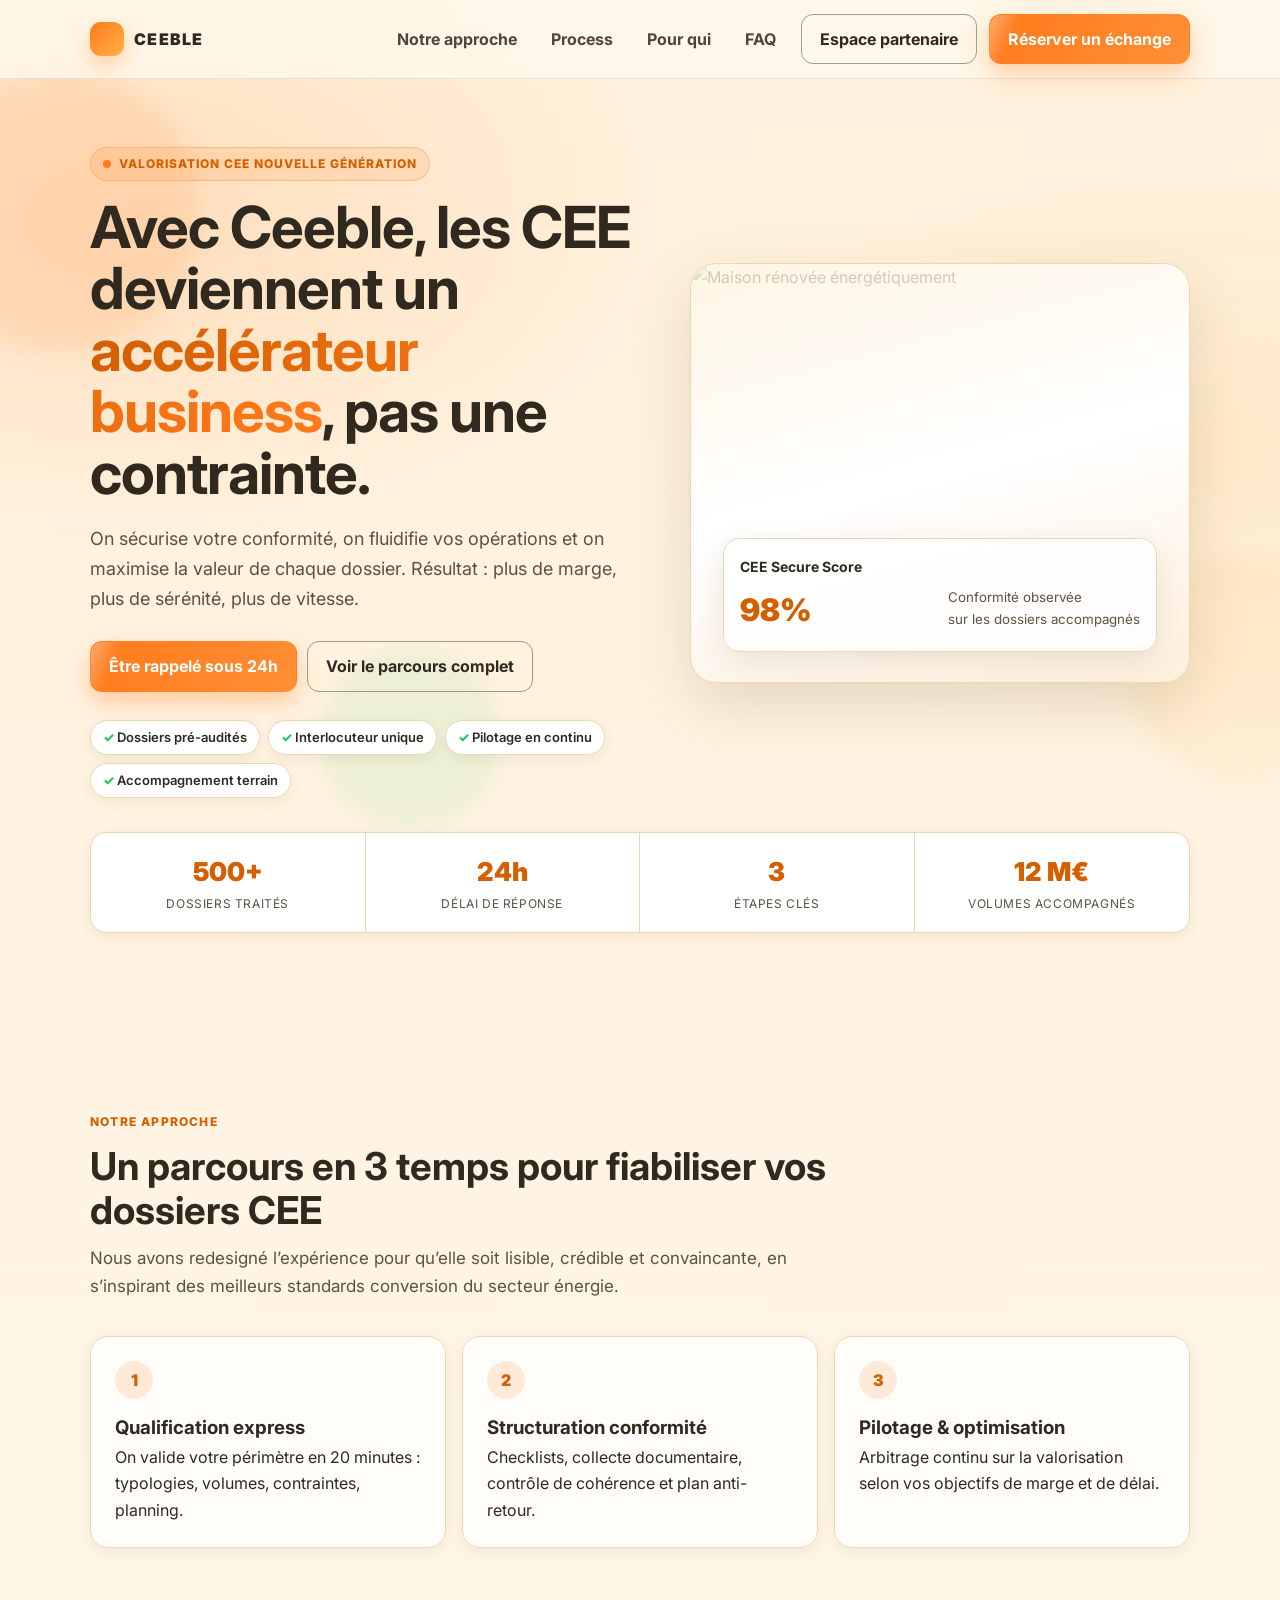
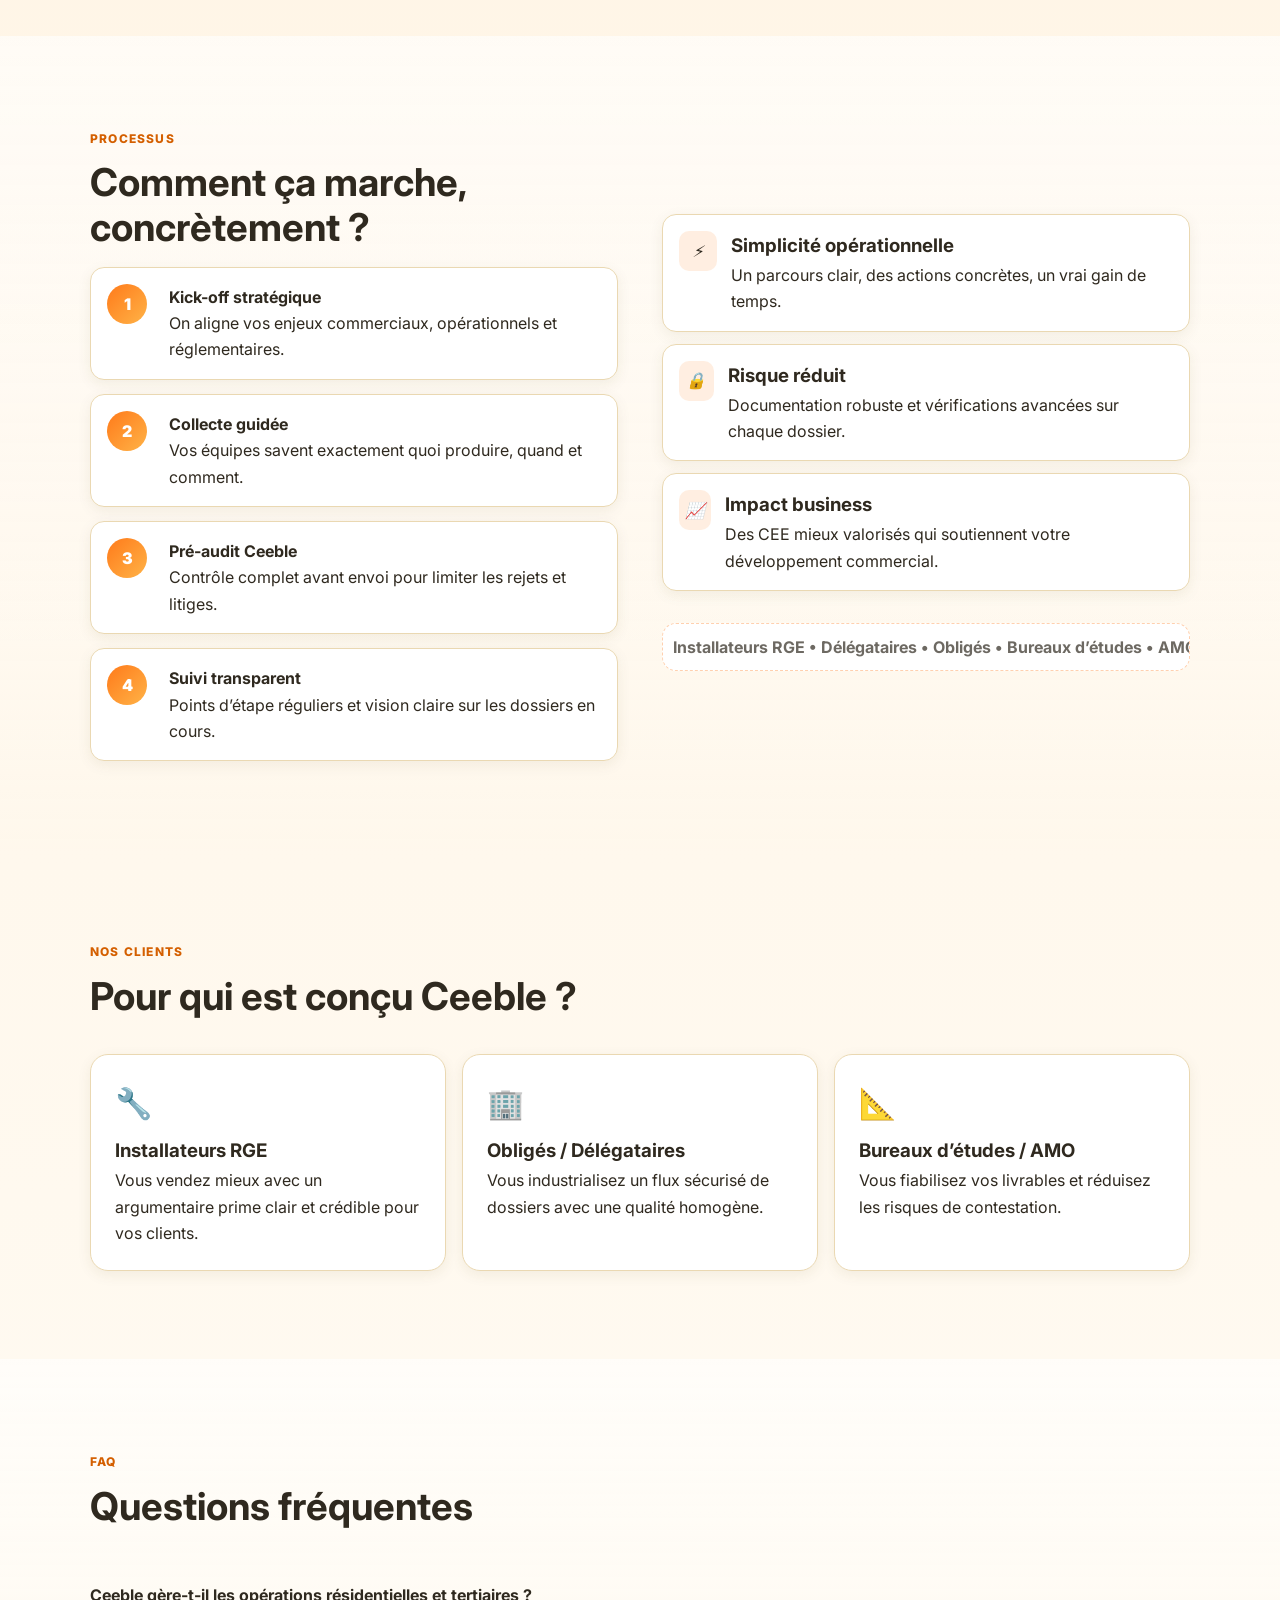
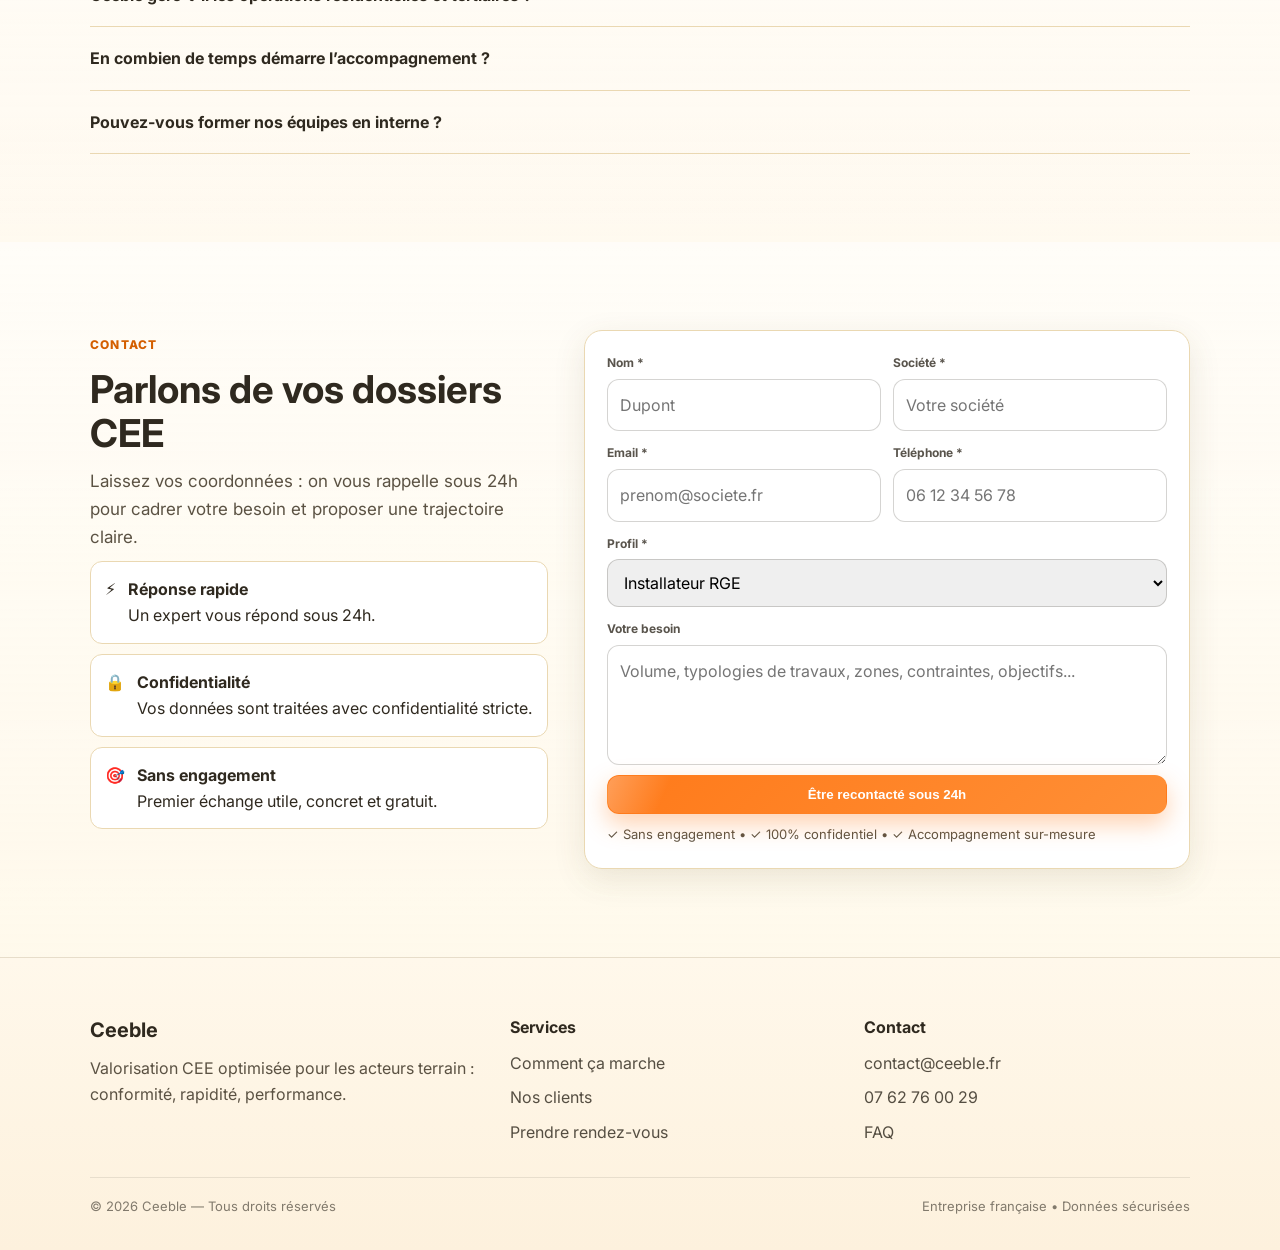
==== index.html @ c9661f83 "Restore full landing page and elevate visual/animation system" ====
<!doctype html>
<html lang="fr">
<head>
<meta charset="UTF-8"/>
<meta name="viewport" content="width=device-width,initial-scale=1.0"/>
<title>Ceeble | Valorisation CEE optimisée et sécurisée</title>
<meta name="description" content="Ceeble transforme vos CEE en levier de croissance : cadrage, conformité et accompagnement opérationnel."/>
<link rel="preconnect" href="https://fonts.googleapis.com"/>
<link rel="preconnect" href="https://fonts.gstatic.com" crossorigin/>
<link href="https://fonts.googleapis.com/css2?family=Inter:wght@400;500;600;700;800;900&display=swap" rel="stylesheet"/>
<style>
:root{
  --bg:#fff7ea;--bg-alt:#ffffff;--card:#fffefb;
  --text:#2f291f;--muted:#5b5243;
  --accent:#ff7a1a;--accent-2:#ffb347;--accent-dark:#d45f00;
  --ok:#22c55e;--line:#ead8b2;
  --r:12px;--rl:18px;--rx:26px;--max:1160px;
  --sm:0 4px 14px rgba(92,72,31,.08);
  --md:0 10px 32px rgba(92,72,31,.12);
  --lg:0 22px 60px rgba(92,72,31,.16);
  --tr:.25s cubic-bezier(.2,.8,.2,1);
}
*{box-sizing:border-box;margin:0;padding:0}
html{scroll-behavior:smooth}
body{font-family:Inter,system-ui,sans-serif;color:var(--text);line-height:1.65;background:
radial-gradient(1000px 600px at 10% 5%,rgba(255,122,26,.17),transparent 55%),
radial-gradient(900px 520px at 92% 10%,rgba(255,179,71,.14),transparent 58%),
linear-gradient(180deg,#fff1db 0%,#fff7eb 48%,#fffef9 100%);overflow-x:hidden}
a{text-decoration:none;color:inherit}
img{max-width:100%;display:block}
.container{max-width:var(--max);margin:0 auto;padding:0 30px}
@media(max-width:640px){.container{padding:0 16px}}

.bg-orbs{position:fixed;inset:0;pointer-events:none;z-index:-1;overflow:hidden}
.orb{position:absolute;border-radius:50%;filter:blur(10px);opacity:.5;animation:float 14s ease-in-out infinite}
.orb.o1{width:280px;height:280px;background:rgba(255,122,26,.22);top:8%;left:-80px}
.orb.o2{width:220px;height:220px;background:rgba(255,179,71,.2);top:62%;right:-70px;animation-delay:-5s}
.orb.o3{width:180px;height:180px;background:rgba(34,197,94,.16);bottom:8%;left:25%;animation-delay:-9s}
@keyframes float{0%,100%{transform:translateY(0)}50%{transform:translateY(-22px)}}

.progress{position:fixed;top:0;left:0;height:3px;background:linear-gradient(90deg,var(--accent),var(--accent-2));z-index:999;width:0}

.nav-wrap{position:sticky;top:0;z-index:100;background:rgba(255,249,238,.78);backdrop-filter:blur(12px);border-bottom:1px solid rgba(47,41,31,.1);transition:all var(--tr)}
.nav-wrap.scrolled{box-shadow:var(--sm);background:rgba(255,252,245,.94)}
.nav{min-height:78px;display:flex;align-items:center;justify-content:space-between;gap:14px}
.brand{display:flex;align-items:center;gap:10px;font-weight:900;letter-spacing:.08em}
.brand-badge{width:34px;height:34px;border-radius:11px;background:linear-gradient(135deg,var(--accent),var(--accent-2));box-shadow:0 8px 20px rgba(255,122,26,.32)}
.nav-shell{display:flex;align-items:center;gap:12px;margin-left:auto}
.navlinks{display:flex;gap:8px}
.navlinks a{padding:10px 13px;border-radius:999px;font-weight:700;color:rgba(47,41,31,.86);transition:all var(--tr)}
.navlinks a:hover{background:#fff;color:var(--accent-dark);box-shadow:inset 0 0 0 1px rgba(255,122,26,.18)}
.btn{display:inline-flex;align-items:center;justify-content:center;padding:11px 18px;border-radius:12px;border:1px solid transparent;font-weight:700;cursor:pointer;transition:all var(--tr)}
.btn-primary{position:relative;overflow:hidden;background:linear-gradient(135deg,var(--accent),#ff8f36);color:#fff;box-shadow:0 10px 24px rgba(255,122,26,.34)}
.btn-primary::after{content:'';position:absolute;inset:-120% auto -120% -30%;width:40%;background:linear-gradient(90deg,transparent,rgba(255,255,255,.48),transparent);transform:skewX(-24deg);animation:shine 3s linear infinite}
.btn-primary:hover{transform:translateY(-2px)}
@keyframes shine{to{left:130%}}
.btn-outline{border-color:rgba(47,41,31,.45);background:transparent}
.nav-burger{display:none;border:1px solid rgba(47,41,31,.2);background:#fff;border-radius:999px;padding:10px 13px}
.mnav{display:none;flex-direction:column;gap:8px;padding:0 0 14px}
.mnav a{background:#fff;border:1px solid var(--line);padding:11px 12px;border-radius:12px;font-weight:700}

.hero{padding:68px 0 86px;position:relative}
.hero-layout{display:grid;grid-template-columns:1.05fr .95fr;gap:48px;align-items:center}
.eyebrow{display:inline-flex;gap:8px;align-items:center;background:rgba(255,122,26,.13);border:1px solid rgba(255,122,26,.3);color:var(--accent-dark);font-size:12px;padding:6px 12px;border-radius:999px;font-weight:800;text-transform:uppercase;letter-spacing:1px}
.eyebrow i{width:8px;height:8px;background:var(--accent);border-radius:50%;box-shadow:0 0 0 0 rgba(255,122,26,.4);animation:pulse 2s infinite}
@keyframes pulse{70%{box-shadow:0 0 0 10px rgba(255,122,26,0)}100%{box-shadow:0 0 0 0 rgba(255,122,26,0)}}
h1{font-size:clamp(34px,5vw,58px);line-height:1.06;margin:16px 0 20px;letter-spacing:-1px}
h1 em{font-style:normal;background:linear-gradient(90deg,var(--accent-dark),var(--accent));-webkit-background-clip:text;color:transparent}
.lead{font-size:18px;color:var(--muted);max-width:57ch}
.hero-actions{display:flex;gap:10px;flex-wrap:wrap;margin:28px 0}
.hero-badges{display:flex;flex-wrap:wrap;gap:8px;list-style:none}
.hero-badges li{padding:6px 12px;background:#fff;border:1px solid var(--line);border-radius:999px;font-size:13px;font-weight:600;box-shadow:var(--sm)}
.hero-badges li::before{content:'✓ ';color:var(--ok);font-weight:800}
.hero-visual{min-height:420px;border-radius:var(--rx);background:linear-gradient(165deg,#fff5e4,#fff,#fff0dd);border:1px solid var(--line);box-shadow:var(--lg);position:relative;overflow:hidden}
.hero-visual img{position:absolute;inset:0;width:100%;height:100%;object-fit:cover;opacity:.22;mix-blend-mode:multiply}
.visual-center{position:absolute;inset:auto 32px 30px 32px;background:rgba(255,255,255,.82);backdrop-filter:blur(8px);border:1px solid var(--line);border-radius:16px;padding:16px;box-shadow:var(--md);animation:cardFloat 6s ease-in-out infinite}
@keyframes cardFloat{50%{transform:translateY(-8px)}}
.hero-stats{margin-top:34px;display:grid;grid-template-columns:repeat(4,1fr);background:#fff;border:1px solid var(--line);border-radius:16px;overflow:hidden;box-shadow:var(--sm)}
.stat-item{padding:18px;text-align:center;border-right:1px solid var(--line)}
.stat-item:last-child{border-right:none}
.stat-value{font-size:26px;font-weight:900;color:var(--accent-dark)}
.stat-label{font-size:12px;text-transform:uppercase;color:var(--muted);letter-spacing:.6px}

.section{padding:88px 0}
.section.alt{background:linear-gradient(180deg,rgba(255,255,255,.62),rgba(255,248,236,.46))}
.section-head{max-width:760px;margin-bottom:36px}
.section-label{font-size:12px;font-weight:800;color:var(--accent-dark);text-transform:uppercase;letter-spacing:1.2px}
.section h2{font-size:clamp(28px,3vw,40px);line-height:1.15;margin:10px 0 12px}
.section-intro{font-size:17px;color:var(--muted)}

.steps-grid{display:grid;grid-template-columns:repeat(3,1fr);gap:16px}
.step{background:rgba(255,255,255,.78);border:1px solid var(--line);border-radius:var(--rl);padding:24px;box-shadow:var(--sm);transition:all var(--tr)}
.step:hover{transform:translateY(-5px);box-shadow:var(--md);border-color:rgba(255,122,26,.4)}
.step-num{display:inline-grid;place-items:center;width:38px;height:38px;border-radius:50%;background:rgba(255,122,26,.14);color:var(--accent-dark);font-weight:900;margin-bottom:14px}

.two-cols{display:grid;grid-template-columns:1fr 1fr;gap:44px;align-items:center}
.value-cards{display:grid;gap:12px}
.value{display:flex;gap:14px;padding:16px;background:#fff;border:1px solid var(--line);border-radius:14px;box-shadow:var(--sm)}
.value i{width:40px;height:40px;border-radius:10px;display:grid;place-items:center;background:rgba(255,122,26,.13)}

.timeline{list-style:none;display:grid;gap:14px}
.timeline li{display:grid;grid-template-columns:48px 1fr;gap:14px;padding:16px;border:1px solid var(--line);border-radius:14px;background:#fff;box-shadow:var(--sm)}
.dot{width:40px;height:40px;border-radius:50%;display:grid;place-items:center;background:linear-gradient(135deg,var(--accent),var(--accent-2));color:#fff;font-weight:900}

.audience{display:grid;grid-template-columns:repeat(3,1fr);gap:16px}
.aud{padding:24px;border-radius:18px;border:1px solid var(--line);background:#fff;box-shadow:var(--sm);transition:all var(--tr)}
.aud:hover{transform:translateY(-6px)}
.aud .icon{font-size:30px;margin-bottom:8px}

.carousel{margin-top:20px;border:1px dashed rgba(255,122,26,.35);border-radius:14px;padding:10px;background:#fff;overflow:hidden}
.track{display:flex;gap:24px;white-space:nowrap;animation:marquee 18s linear infinite;font-weight:700;color:rgba(47,41,31,.7)}
@keyframes marquee{to{transform:translateX(-50%)}}

.faq details{border-bottom:1px solid var(--line)}
.faq summary{list-style:none;cursor:pointer;padding:18px 0;font-weight:700}
.faq p{padding:0 0 16px;color:var(--muted)}

.contact{background:linear-gradient(180deg,rgba(255,255,255,.4),rgba(255,247,230,.7))}
.contact-layout{display:grid;grid-template-columns:1fr 1.1fr;gap:36px}
.benefit{display:flex;gap:12px;padding:14px;background:#fff;border:1px solid var(--line);border-radius:12px;margin-top:10px}
form{background:#fff;border:1px solid var(--line);border-radius:18px;padding:22px;box-shadow:var(--md)}
.form-grid{display:grid;grid-template-columns:1fr 1fr;gap:12px}
.field{display:grid;gap:6px}
label{font-size:12px;font-weight:700;color:rgba(47,41,31,.8)}
input,select,textarea{font:inherit;padding:12px;border-radius:12px;border:1px solid rgba(47,41,31,.2)}
textarea{min-height:120px;resize:vertical}
.full{grid-column:1/-1}
.note{font-size:13px;color:var(--muted);margin-top:10px}

.footer{padding:56px 0 32px;background:linear-gradient(180deg,#fff8eb,#fdf1dd);border-top:1px solid rgba(47,41,31,.1)}
.footer-grid{display:grid;grid-template-columns:1.2fr 1fr 1fr;gap:28px;padding-bottom:24px;border-bottom:1px solid rgba(47,41,31,.1)}
.footer a{display:block;margin-bottom:8px;color:rgba(47,41,31,.82)}
.footer-bottom{padding-top:18px;display:flex;justify-content:space-between;gap:8px;flex-wrap:wrap;font-size:13px;color:rgba(47,41,31,.6)}

.reveal{opacity:0;transform:translateY(20px);transition:all .6s ease}
.reveal.visible{opacity:1;transform:none}

@media(max-width:980px){
  .navlinks{display:none}.nav-burger{display:inline-flex}.mnav{display:flex}
  .hero-layout,.two-cols,.contact-layout{grid-template-columns:1fr}
  .hero-visual{min-height:330px}
  .footer-grid{grid-template-columns:1fr 1fr}
}
@media(max-width:760px){
  .steps-grid,.audience,.form-grid,.hero-stats{grid-template-columns:1fr}
  .stat-item{border-right:none;border-bottom:1px solid var(--line)}
  .stat-item:last-child{border-bottom:none}
  .hero-actions .btn{width:100%}
  .footer-grid{grid-template-columns:1fr}
  input,select,textarea{font-size:16px}
}
</style>
</head>
<body>
<div class="bg-orbs" aria-hidden="true"><span class="orb o1"></span><span class="orb o2"></span><span class="orb o3"></span></div>
<div class="progress" id="prog"></div>

<header class="nav-wrap" id="nav-wrap">
  <div class="container">
    <nav class="nav" aria-label="Navigation principale">
      <a class="brand" href="#top"><span class="brand-badge"></span> CEEBLE</a>
      <div class="nav-shell">
        <div class="navlinks">
          <a href="#approche">Notre approche</a>
          <a href="#process">Process</a>
          <a href="#clients">Pour qui</a>
          <a href="#faq">FAQ</a>
        </div>
        <a class="btn btn-outline" href="#">Espace partenaire</a>
        <a class="btn btn-primary" href="#contact">Réserver un échange</a>
        <button class="nav-burger" type="button" id="burger" aria-controls="mnav" aria-expanded="false">☰</button>
      </div>
    </nav>
    <div class="mnav" id="mnav" hidden>
      <a href="#approche">Notre approche</a><a href="#process">Process</a><a href="#clients">Pour qui</a><a href="#faq">FAQ</a><a href="#contact">Réserver un échange</a>
    </div>
  </div>
</header>

<main id="top">
  <section class="hero">
    <div class="container">
      <div class="hero-layout">
        <div class="reveal">
          <span class="eyebrow"><i></i>Valorisation CEE nouvelle génération</span>
          <h1>Avec Ceeble, les CEE deviennent un <em>accélérateur business</em>, pas une contrainte.</h1>
          <p class="lead">On sécurise votre conformité, on fluidifie vos opérations et on maximise la valeur de chaque dossier. Résultat : plus de marge, plus de sérénité, plus de vitesse.</p>
          <div class="hero-actions">
            <a class="btn btn-primary" href="#contact">Être rappelé sous 24h</a>
            <a class="btn btn-outline" href="#process">Voir le parcours complet</a>
          </div>
          <ul class="hero-badges"><li>Dossiers pré-audités</li><li>Interlocuteur unique</li><li>Pilotage en continu</li><li>Accompagnement terrain</li></ul>
        </div>
        <div class="hero-visual reveal" style="transition-delay:.1s">
          <img src="https://images.unsplash.com/photo-1558449028-b53a39d100fc?q=80&w=1200&auto=format&fit=crop" alt="Maison rénovée énergétiquement"/>
          <div class="visual-center">
            <strong style="font-size:14px;display:block;margin-bottom:6px">CEE Secure Score</strong>
            <div style="display:flex;justify-content:space-between;align-items:center;gap:12px">
              <span style="font-size:31px;font-weight:900;color:var(--accent-dark)"><span class="counter" data-t="98">0</span>%</span>
              <small style="color:var(--muted)">Conformité observée
                <br/>sur les dossiers accompagnés</small>
            </div>
          </div>
        </div>
      </div>
      <div class="hero-stats reveal" style="transition-delay:.2s">
        <div class="stat-item"><div class="stat-value"><span class="counter" data-t="500">0</span>+</div><div class="stat-label">Dossiers traités</div></div>
        <div class="stat-item"><div class="stat-value">24h</div><div class="stat-label">Délai de réponse</div></div>
        <div class="stat-item"><div class="stat-value"><span class="counter" data-t="3">0</span></div><div class="stat-label">Étapes clés</div></div>
        <div class="stat-item"><div class="stat-value"><span class="counter" data-t="12">0</span> M€</div><div class="stat-label">Volumes accompagnés</div></div>
      </div>
    </div>
  </section>

  <section class="section" id="approche">
    <div class="container">
      <header class="section-head reveal"><span class="section-label">Notre approche</span><h2>Un parcours en 3 temps pour fiabiliser vos dossiers CEE</h2><p class="section-intro">Nous avons redesigné l’expérience pour qu’elle soit lisible, crédible et convaincante, en s’inspirant des meilleurs standards conversion du secteur énergie.</p></header>
      <div class="steps-grid">
        <article class="step reveal"><div class="step-num">1</div><h3>Qualification express</h3><p>On valide votre périmètre en 20 minutes : typologies, volumes, contraintes, planning.</p></article>
        <article class="step reveal" style="transition-delay:.1s"><div class="step-num">2</div><h3>Structuration conformité</h3><p>Checklists, collecte documentaire, contrôle de cohérence et plan anti-retour.</p></article>
        <article class="step reveal" style="transition-delay:.2s"><div class="step-num">3</div><h3>Pilotage & optimisation</h3><p>Arbitrage continu sur la valorisation selon vos objectifs de marge et de délai.</p></article>
      </div>
    </div>
  </section>

  <section class="section alt" id="process">
    <div class="container two-cols">
      <div class="reveal">
        <span class="section-label">Processus</span>
        <h2>Comment ça marche, concrètement ?</h2>
        <ol class="timeline" style="margin-top:18px">
          <li><span class="dot">1</span><div><strong>Kick-off stratégique</strong><p>On aligne vos enjeux commerciaux, opérationnels et réglementaires.</p></div></li>
          <li><span class="dot">2</span><div><strong>Collecte guidée</strong><p>Vos équipes savent exactement quoi produire, quand et comment.</p></div></li>
          <li><span class="dot">3</span><div><strong>Pré-audit Ceeble</strong><p>Contrôle complet avant envoi pour limiter les rejets et litiges.</p></div></li>
          <li><span class="dot">4</span><div><strong>Suivi transparent</strong><p>Points d’étape réguliers et vision claire sur les dossiers en cours.</p></div></li>
        </ol>
      </div>
      <div class="value-cards reveal" style="transition-delay:.1s">
        <article class="value"><i>⚡</i><div><h3>Simplicité opérationnelle</h3><p>Un parcours clair, des actions concrètes, un vrai gain de temps.</p></div></article>
        <article class="value"><i>🔒</i><div><h3>Risque réduit</h3><p>Documentation robuste et vérifications avancées sur chaque dossier.</p></div></article>
        <article class="value"><i>📈</i><div><h3>Impact business</h3><p>Des CEE mieux valorisés qui soutiennent votre développement commercial.</p></div></article>
        <div class="carousel"><div class="track">Installateurs RGE • Délégataires • Obligés • Bureaux d’études • AMO • Installateurs RGE • Délégataires • Obligés • Bureaux d’études • AMO •</div></div>
      </div>
    </div>
  </section>

  <section class="section" id="clients">
    <div class="container">
      <header class="section-head reveal"><span class="section-label">Nos clients</span><h2>Pour qui est conçu Ceeble ?</h2></header>
      <div class="audience">
        <article class="aud reveal"><div class="icon">🔧</div><h3>Installateurs RGE</h3><p>Vous vendez mieux avec un argumentaire prime clair et crédible pour vos clients.</p></article>
        <article class="aud reveal" style="transition-delay:.1s"><div class="icon">🏢</div><h3>Obligés / Délégataires</h3><p>Vous industrialisez un flux sécurisé de dossiers avec une qualité homogène.</p></article>
        <article class="aud reveal" style="transition-delay:.2s"><div class="icon">📐</div><h3>Bureaux d’études / AMO</h3><p>Vous fiabilisez vos livrables et réduisez les risques de contestation.</p></article>
      </div>
    </div>
  </section>

  <section class="section alt" id="faq">
    <div class="container">
      <header class="section-head reveal"><span class="section-label">FAQ</span><h2>Questions fréquentes</h2></header>
      <div class="faq reveal">
        <details><summary>Ceeble gère-t-il les opérations résidentielles et tertiaires ?</summary><p>Oui, sur un large panel de fiches standardisées, avec cadrage préalable pour éviter les mauvaises surprises.</p></details>
        <details><summary>En combien de temps démarre l’accompagnement ?</summary><p>Après qualification, un plan d’action peut démarrer sous 48h avec une équipe dédiée.</p></details>
        <details><summary>Pouvez-vous former nos équipes en interne ?</summary><p>Oui, nous proposons des sessions opérationnelles courtes orientées résultats terrain.</p></details>
      </div>
    </div>
  </section>

  <section class="section contact" id="contact">
    <div class="container contact-layout">
      <aside class="reveal">
        <span class="section-label">Contact</span>
        <h2>Parlons de vos dossiers CEE</h2>
        <p class="section-intro">Laissez vos coordonnées : on vous rappelle sous 24h pour cadrer votre besoin et proposer une trajectoire claire.</p>
        <div class="benefit"><span>⚡</span><div><strong>Réponse rapide</strong><p>Un expert vous répond sous 24h.</p></div></div>
        <div class="benefit"><span>🔒</span><div><strong>Confidentialité</strong><p>Vos données sont traitées avec confidentialité stricte.</p></div></div>
        <div class="benefit"><span>🎯</span><div><strong>Sans engagement</strong><p>Premier échange utile, concret et gratuit.</p></div></div>
      </aside>
      <form class="reveal" style="transition-delay:.1s">
        <div class="form-grid">
          <div class="field"><label>Nom *</label><input type="text" placeholder="Dupont"/></div>
          <div class="field"><label>Société *</label><input type="text" placeholder="Votre société"/></div>
          <div class="field"><label>Email *</label><input type="email" placeholder="prenom@societe.fr"/></div>
          <div class="field"><label>Téléphone *</label><input type="tel" placeholder="06 12 34 56 78"/></div>
          <div class="field full"><label>Profil *</label><select><option>Installateur RGE</option><option>Obligé / Délégataire</option><option>Bureau d'études / AMO</option></select></div>
          <div class="field full"><label>Votre besoin</label><textarea placeholder="Volume, typologies de travaux, zones, contraintes, objectifs..."></textarea></div>
        </div>
        <button class="btn btn-primary" type="button" style="margin-top:10px;width:100%">Être recontacté sous 24h</button>
        <p class="note">✓ Sans engagement • ✓ 100% confidentiel • ✓ Accompagnement sur-mesure</p>
      </form>
    </div>
  </section>
</main>

<footer class="footer">
  <div class="container">
    <div class="footer-grid">
      <div><strong style="font-size:20px">Ceeble</strong><p style="margin-top:8px;color:var(--muted)">Valorisation CEE optimisée pour les acteurs terrain : conformité, rapidité, performance.</p></div>
      <div><h4 style="margin-bottom:10px">Services</h4><a href="#process">Comment ça marche</a><a href="#clients">Nos clients</a><a href="#contact">Prendre rendez-vous</a></div>
      <div><h4 style="margin-bottom:10px">Contact</h4><a href="mailto:contact@ceeble.fr">contact@ceeble.fr</a><a href="tel:+33762760029">07 62 76 00 29</a><a href="#faq">FAQ</a></div>
    </div>
    <div class="footer-bottom"><span>© 2026 Ceeble — Tous droits réservés</span><span>Entreprise française • Données sécurisées</span></div>
  </div>
</footer>

<script>
const navWrap=document.getElementById('nav-wrap');
const prog=document.getElementById('prog');
const burger=document.getElementById('burger');
const mnav=document.getElementById('mnav');

function closeMenu(){mnav?.setAttribute('hidden','');burger?.setAttribute('aria-expanded','false');}
function toggleMenu(){if(!mnav||!burger)return;const open=!mnav.hasAttribute('hidden');open?closeMenu():(mnav.removeAttribute('hidden'),burger.setAttribute('aria-expanded','true'));}
if(burger)burger.addEventListener('click',toggleMenu);
if(mnav)mnav.addEventListener('click',e=>{if(e.target.closest('a'))closeMenu();});
window.addEventListener('resize',()=>{if(window.innerWidth>980)closeMenu();});

window.addEventListener('scroll',()=>{
  navWrap?.classList.toggle('scrolled',scrollY>18);
  const h=document.documentElement;prog.style.width=(h.scrollTop/(h.scrollHeight-h.clientHeight)*100)+'%';
},{passive:true});

const reduced=matchMedia('(prefers-reduced-motion: reduce)').matches;
if(!reduced){
  const io=new IntersectionObserver(entries=>entries.forEach(entry=>{if(entry.isIntersecting){entry.target.classList.add('visible');io.unobserve(entry.target);}}),{threshold:.1});
  document.querySelectorAll('.reveal').forEach(el=>io.observe(el));
  const counters=document.querySelectorAll('.counter');
  const co=new IntersectionObserver(entries=>{if(entries[0].isIntersecting){counters.forEach(c=>{const target=+c.dataset.t;const t0=performance.now();const tick=n=>{const p=Math.min((n-t0)/1100,1);c.textContent=Math.floor(target*(1-Math.pow(1-p,3)));if(p<1)requestAnimationFrame(tick);};requestAnimationFrame(tick);});co.disconnect();}},{threshold:.35});
  const heroStats=document.querySelector('.hero-stats');if(heroStats)co.observe(heroStats);
}else{document.querySelectorAll('.reveal').forEach(el=>el.classList.add('visible'));document.querySelectorAll('.counter').forEach(c=>c.textContent=c.dataset.t)}
</script>
</body>
</html>
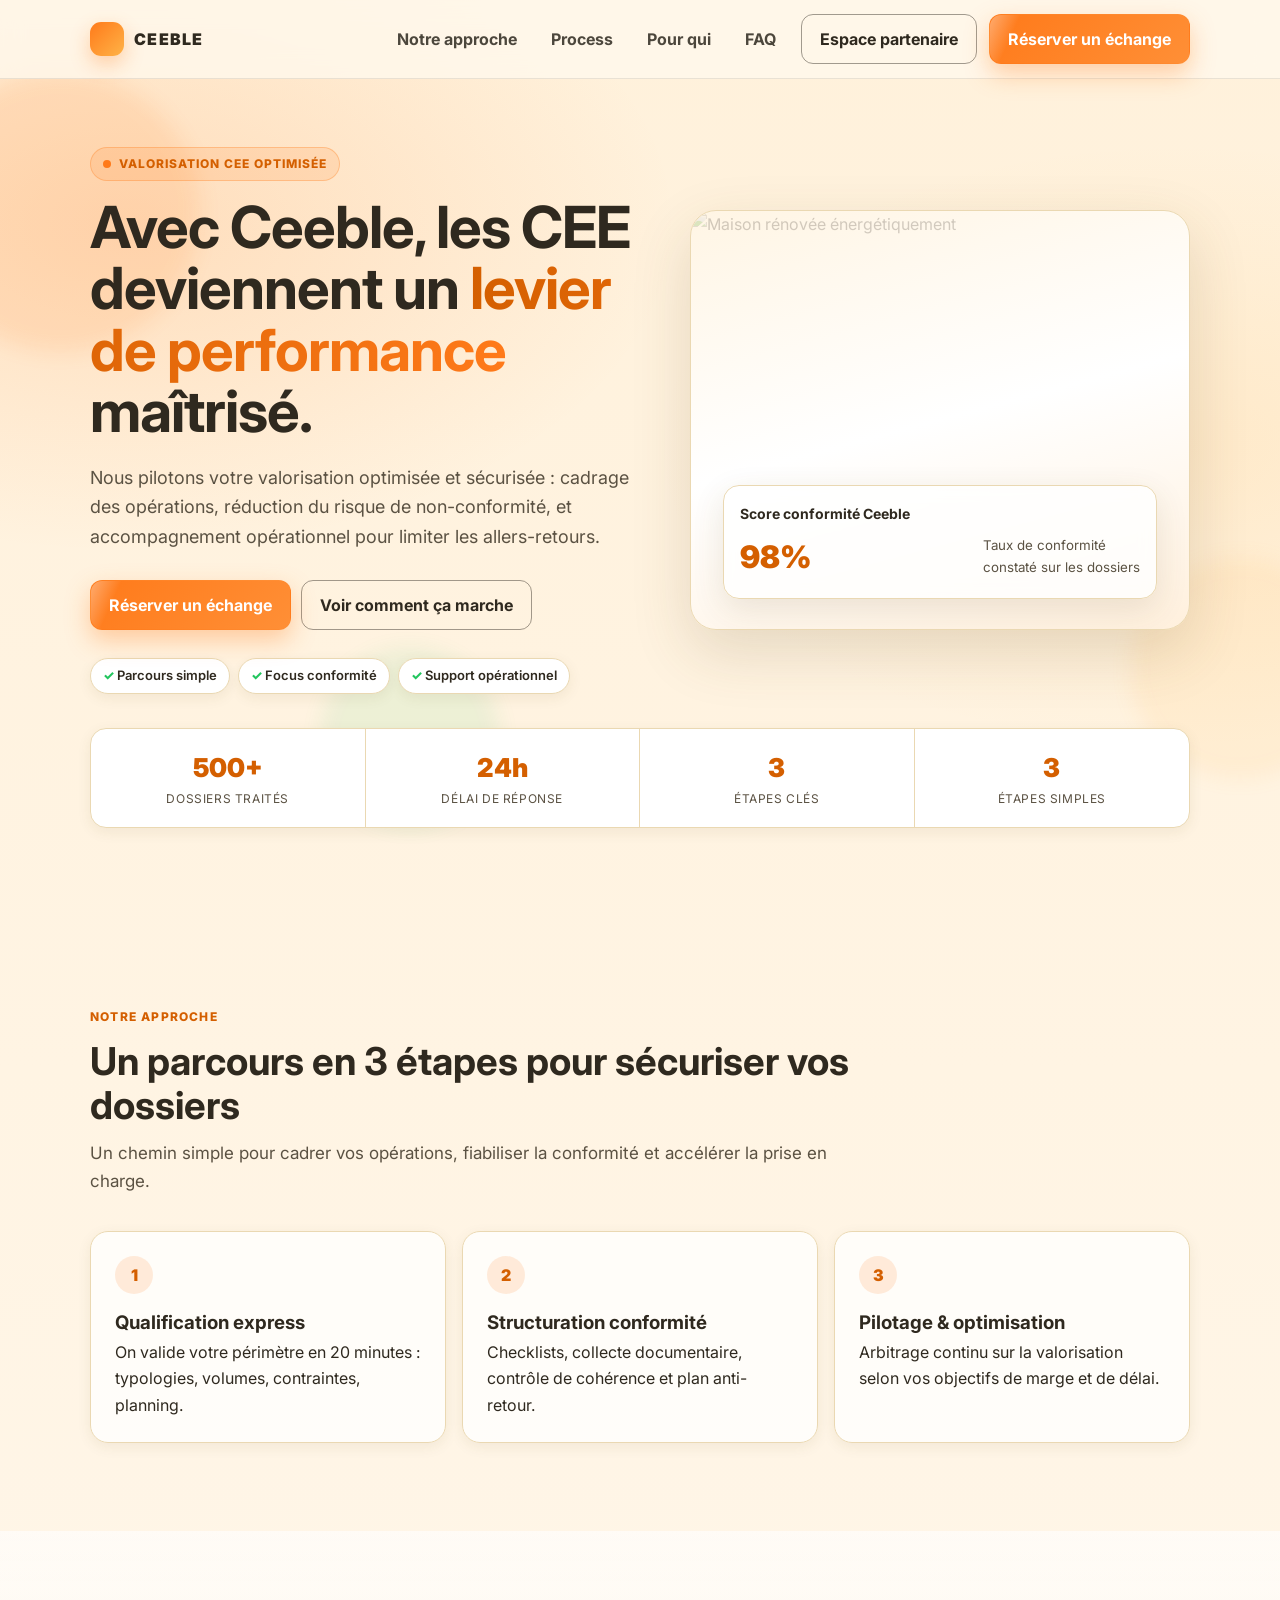
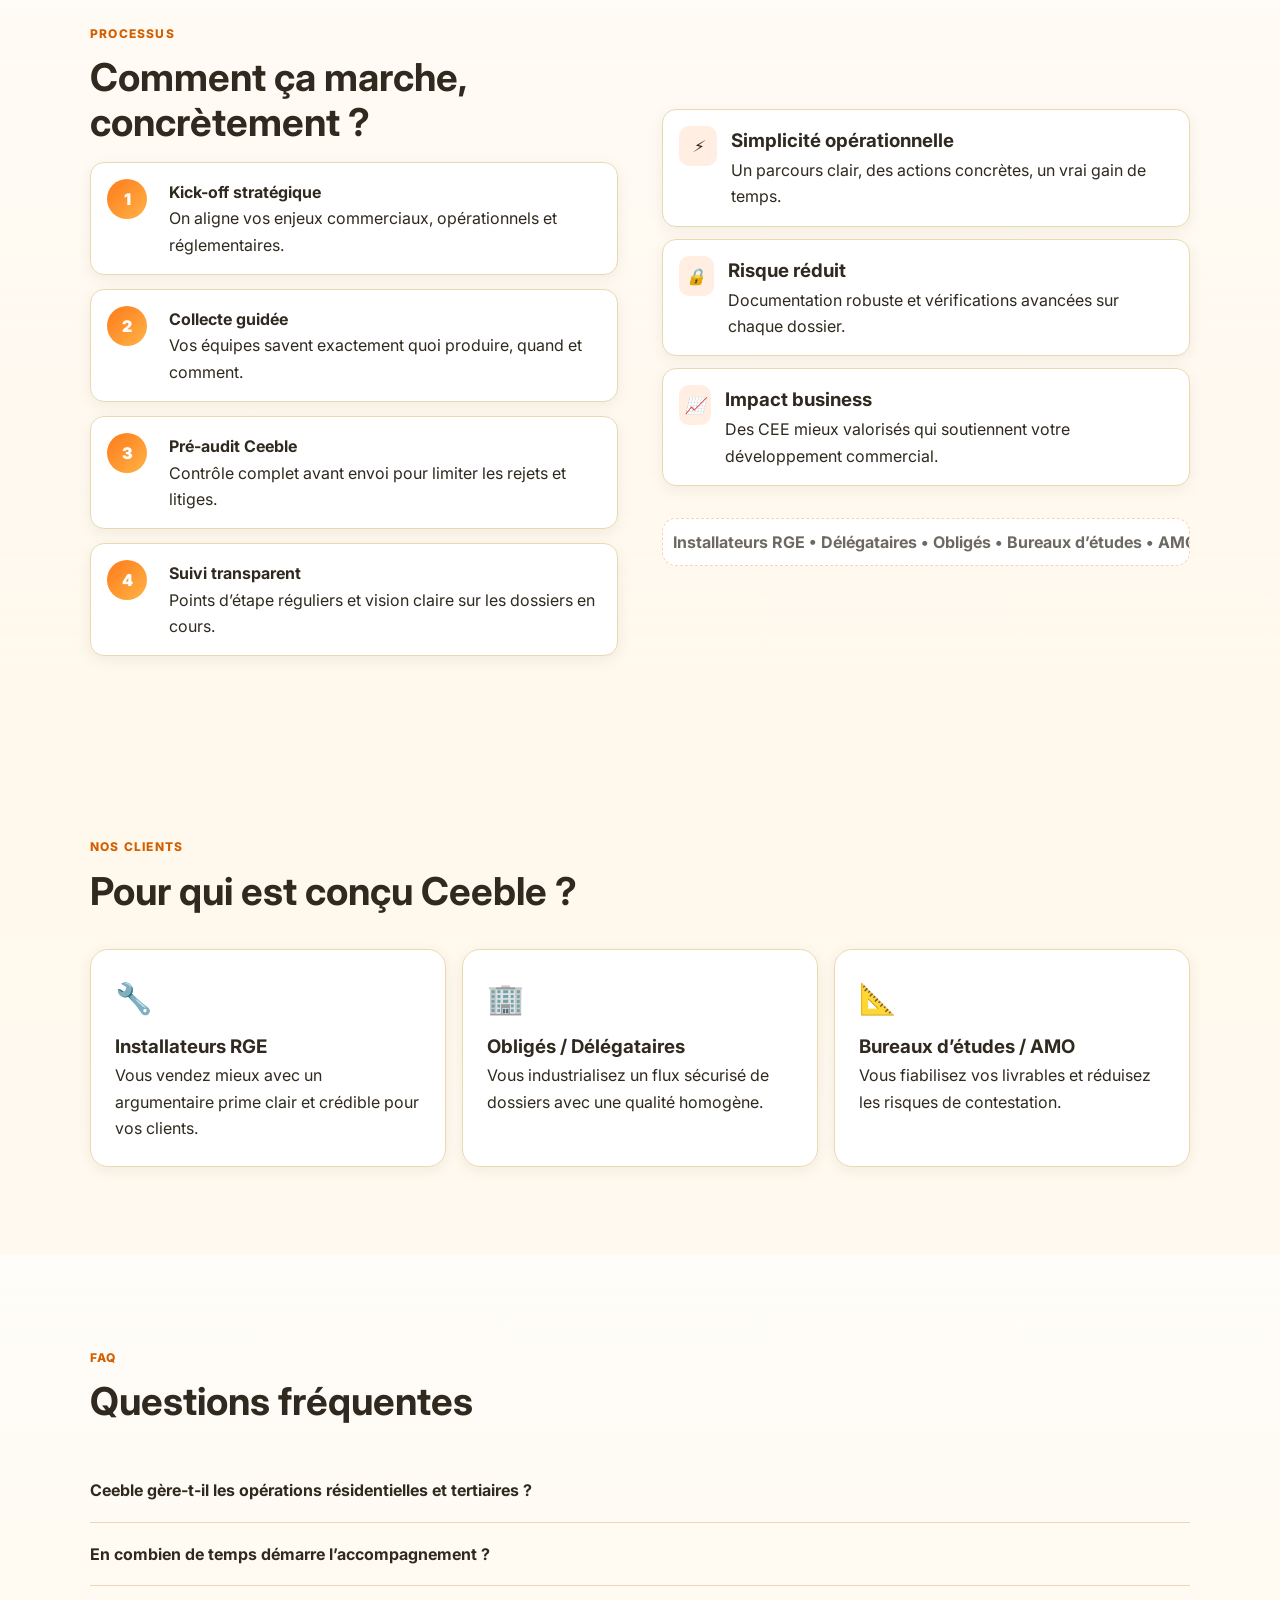
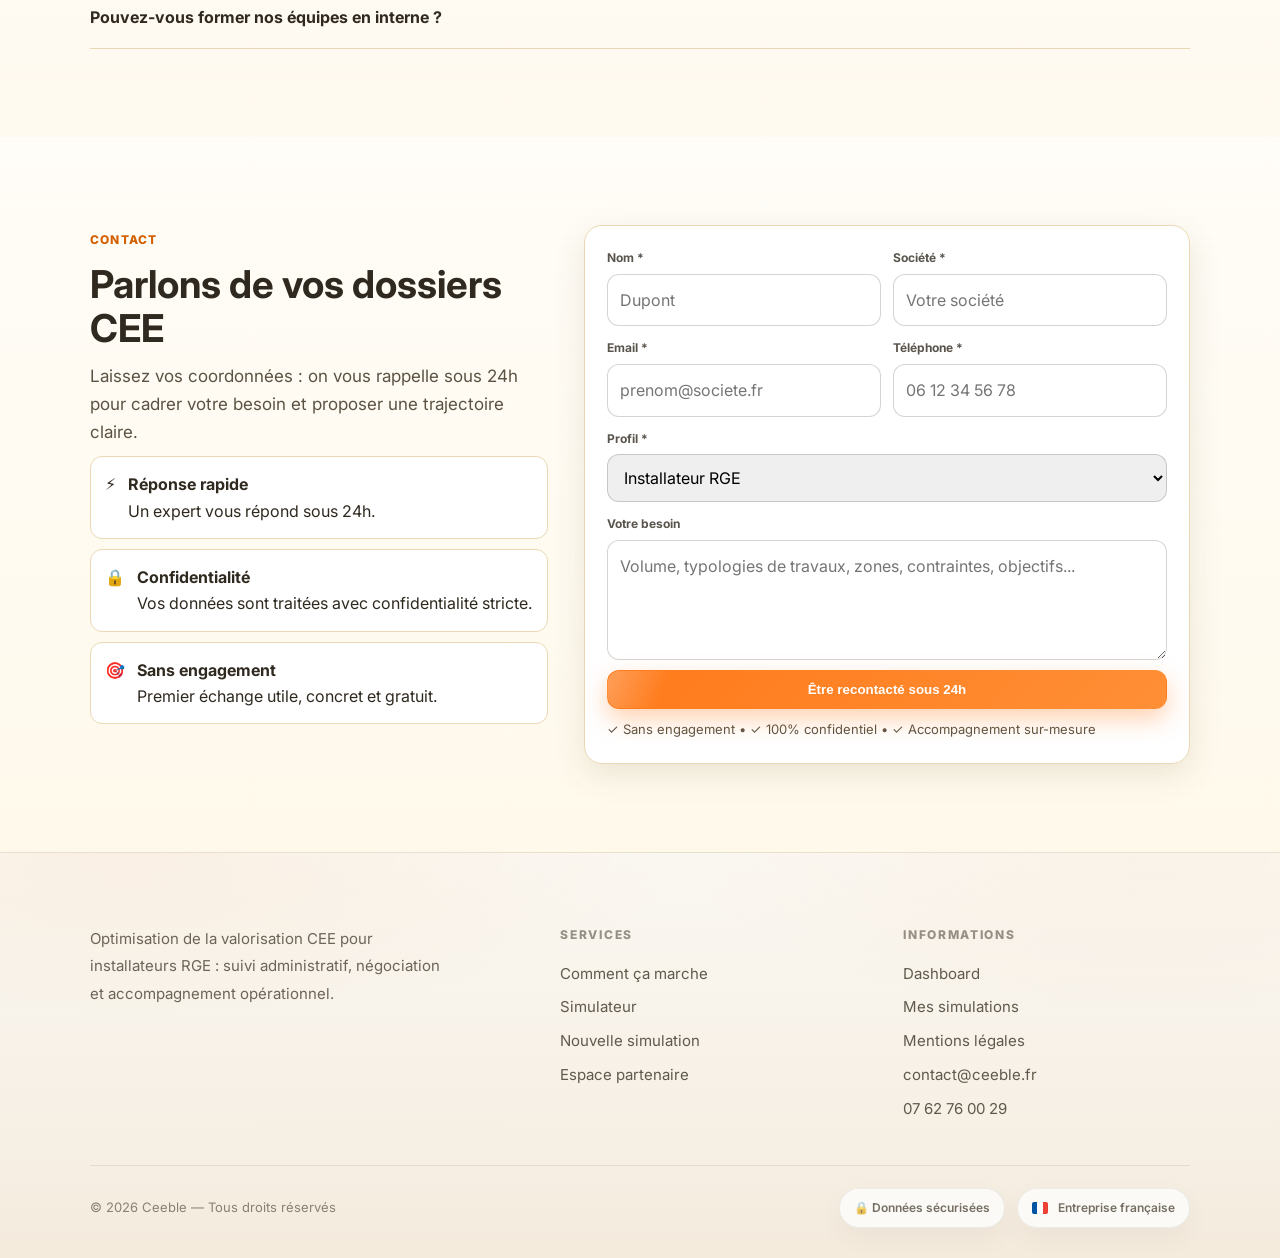
==== commit a00a15ec: "Restore base copy and original footer; keep responsive burger menu" ====
--- a/index.html
+++ b/index.html
@@ -57,6 +57,7 @@
 .btn-outline{border-color:rgba(47,41,31,.45);background:transparent}
 .nav-burger{display:none;border:1px solid rgba(47,41,31,.2);background:#fff;border-radius:999px;padding:10px 13px}
 .mnav{display:none;flex-direction:column;gap:8px;padding:0 0 14px}
+.mnav[hidden]{display:none !important}
 .mnav a{background:#fff;border:1px solid var(--line);padding:11px 12px;border-radius:12px;font-weight:700}
 
 .hero{padding:68px 0 86px;position:relative}
@@ -127,10 +128,113 @@
 .full{grid-column:1/-1}
 .note{font-size:13px;color:var(--muted);margin-top:10px}
 
-.footer{padding:56px 0 32px;background:linear-gradient(180deg,#fff8eb,#fdf1dd);border-top:1px solid rgba(47,41,31,.1)}
-.footer-grid{display:grid;grid-template-columns:1.2fr 1fr 1fr;gap:28px;padding-bottom:24px;border-bottom:1px solid rgba(47,41,31,.1)}
-.footer a{display:block;margin-bottom:8px;color:rgba(47,41,31,.82)}
-.footer-bottom{padding-top:18px;display:flex;justify-content:space-between;gap:8px;flex-wrap:wrap;font-size:13px;color:rgba(47,41,31,.6)}
+.footer{
+  position:relative;
+  padding:64px 0 30px;
+  background:
+    radial-gradient(900px 260px at 10% 0%, rgba(242,134,34,.10), transparent 62%),
+    radial-gradient(760px 260px at 90% 0%, rgba(242,134,34,.07), transparent 62%),
+    linear-gradient(180deg, #F8F3EA 0%, #F4EBDD 100%);
+  border-top:1px solid rgba(69,62,45,.08);
+  overflow:hidden;
+}
+.footer::before{
+  content:'';
+  position:absolute;
+  inset:0;
+  background:linear-gradient(180deg, rgba(255,255,255,.36), rgba(255,255,255,0));
+  pointer-events:none;
+}
+.footer .container{position:relative;z-index:1}
+.footer-inner{
+  display:grid;
+  grid-template-columns:minmax(0,1.3fr) minmax(0,.9fr) minmax(0,.9fr);
+  gap:56px;
+  padding:8px 0 34px;
+  border-bottom:1px solid rgba(69,62,45,.10);
+  align-items:start;
+}
+.footer-brand p{
+  font-size:15px;
+  color:rgba(58,51,36,.74);
+  line-height:1.85;
+  max-width:360px;
+}
+.footer-col{
+  display:flex;
+  flex-direction:column;
+  align-items:flex-start;
+}
+.footer-col h4{
+  font-size:12px;
+  font-weight:800;
+  text-transform:uppercase;
+  letter-spacing:1.7px;
+  color:rgba(58,51,36,.52);
+  margin-bottom:18px;
+}
+.footer-col a{
+  display:inline-flex;
+  align-items:center;
+  width:max-content;
+  max-width:100%;
+  font-size:15px;
+  line-height:1.45;
+  color:rgba(58,51,36,.80);
+  text-decoration:none;
+  margin-bottom:12px;
+  transition:color var(--tr),transform var(--tr),opacity var(--tr);
+}
+.footer-col a:hover{
+  color:var(--accent-dark);
+  transform:translateX(4px);
+}
+.footer-bottom{
+  display:flex;
+  align-items:center;
+  justify-content:space-between;
+  flex-wrap:wrap;
+  gap:16px;
+  padding-top:22px;
+  font-size:13px;
+  color:rgba(58,51,36,.58);
+}
+.footer-badges{
+  display:flex;
+  gap:12px;
+  flex-wrap:wrap;
+  align-items:center;
+}
+.trust-badge{
+  display:inline-flex;
+  align-items:center;
+  gap:8px;
+  font-size:12px;
+  font-weight:600;
+  color:rgba(58,51,36,.70);
+  background:rgba(255,255,255,.72);
+  border:1px solid rgba(69,62,45,.08);
+  border-radius:999px;
+  padding:9px 14px;
+  box-shadow:0 10px 24px rgba(69,62,45,.05);
+  backdrop-filter:blur(8px);
+  transition:transform var(--tr),box-shadow var(--tr),border-color var(--tr);
+}
+.trust-badge:hover{
+  transform:translateY(-2px);
+  border-color:rgba(242,134,34,.22);
+  box-shadow:0 12px 28px rgba(242,134,34,.10);
+}
+.trust-badge-flag{gap:10px}
+.flag-fr{
+  width:16px;
+  height:12px;
+  border-radius:2px;
+  display:inline-block;
+  flex:0 0 auto;
+  background:linear-gradient(to right,#0055A4 33.33%,#FFFFFF 33.33%,#FFFFFF 66.66%,#EF4135 66.66%);
+  box-shadow:inset 0 0 0 1px rgba(0,0,0,.05);
+}
 
 .reveal{opacity:0;transform:translateY(20px);transition:all .6s ease}
 .reveal.visible{opacity:1;transform:none}
@@ -139,14 +243,17 @@
   .navlinks{display:none}.nav-burger{display:inline-flex}.mnav{display:flex}
   .hero-layout,.two-cols,.contact-layout{grid-template-columns:1fr}
   .hero-visual{min-height:330px}
-  .footer-grid{grid-template-columns:1fr 1fr}
+  .footer-inner{grid-template-columns:1fr;gap:28px;padding-bottom:26px}
 }
 @media(max-width:760px){
   .steps-grid,.audience,.form-grid,.hero-stats{grid-template-columns:1fr}
   .stat-item{border-right:none;border-bottom:1px solid var(--line)}
   .stat-item:last-child{border-bottom:none}
   .hero-actions .btn{width:100%}
-  .footer-grid{grid-template-columns:1fr}
+  .footer-brand p{max-width:none}
+  .footer-col a{width:100%}
+  .footer-bottom{align-items:flex-start}
+  .footer-badges{width:100%}
   input,select,textarea{font-size:16px}
 }
 </style>
@@ -182,23 +289,23 @@
     <div class="container">
       <div class="hero-layout">
         <div class="reveal">
-          <span class="eyebrow"><i></i>Valorisation CEE nouvelle génération</span>
-          <h1>Avec Ceeble, les CEE deviennent un <em>accélérateur business</em>, pas une contrainte.</h1>
-          <p class="lead">On sécurise votre conformité, on fluidifie vos opérations et on maximise la valeur de chaque dossier. Résultat : plus de marge, plus de sérénité, plus de vitesse.</p>
+          <span class="eyebrow"><i></i>Valorisation CEE optimisée</span>
+          <h1>Avec Ceeble, les CEE deviennent un <em>levier de performance</em> maîtrisé.</h1>
+          <p class="lead">Nous pilotons votre valorisation optimisée et sécurisée : cadrage des opérations, réduction du risque de non-conformité, et accompagnement opérationnel pour limiter les allers-retours.</p>
           <div class="hero-actions">
-            <a class="btn btn-primary" href="#contact">Être rappelé sous 24h</a>
-            <a class="btn btn-outline" href="#process">Voir le parcours complet</a>
+            <a class="btn btn-primary" href="#contact">Réserver un échange</a>
+            <a class="btn btn-outline" href="#process">Voir comment ça marche</a>
           </div>
-          <ul class="hero-badges"><li>Dossiers pré-audités</li><li>Interlocuteur unique</li><li>Pilotage en continu</li><li>Accompagnement terrain</li></ul>
+          <ul class="hero-badges"><li>Parcours simple</li><li>Focus conformité</li><li>Support opérationnel</li></ul>
         </div>
         <div class="hero-visual reveal" style="transition-delay:.1s">
           <img src="https://images.unsplash.com/photo-1558449028-b53a39d100fc?q=80&w=1200&auto=format&fit=crop" alt="Maison rénovée énergétiquement"/>
           <div class="visual-center">
-            <strong style="font-size:14px;display:block;margin-bottom:6px">CEE Secure Score</strong>
+            <strong style="font-size:14px;display:block;margin-bottom:6px">Score conformité Ceeble</strong>
             <div style="display:flex;justify-content:space-between;align-items:center;gap:12px">
               <span style="font-size:31px;font-weight:900;color:var(--accent-dark)"><span class="counter" data-t="98">0</span>%</span>
-              <small style="color:var(--muted)">Conformité observée
-                <br/>sur les dossiers accompagnés</small>
+              <small style="color:var(--muted)">Taux de conformité
+                <br/>constaté sur les dossiers</small>
             </div>
           </div>
         </div>
@@ -207,14 +314,14 @@
         <div class="stat-item"><div class="stat-value"><span class="counter" data-t="500">0</span>+</div><div class="stat-label">Dossiers traités</div></div>
         <div class="stat-item"><div class="stat-value">24h</div><div class="stat-label">Délai de réponse</div></div>
         <div class="stat-item"><div class="stat-value"><span class="counter" data-t="3">0</span></div><div class="stat-label">Étapes clés</div></div>
-        <div class="stat-item"><div class="stat-value"><span class="counter" data-t="12">0</span> M€</div><div class="stat-label">Volumes accompagnés</div></div>
+        <div class="stat-item"><div class="stat-value"><span class="counter" data-t="3">0</span></div><div class="stat-label">Étapes simples</div></div>
       </div>
     </div>
   </section>
 
   <section class="section" id="approche">
     <div class="container">
-      <header class="section-head reveal"><span class="section-label">Notre approche</span><h2>Un parcours en 3 temps pour fiabiliser vos dossiers CEE</h2><p class="section-intro">Nous avons redesigné l’expérience pour qu’elle soit lisible, crédible et convaincante, en s’inspirant des meilleurs standards conversion du secteur énergie.</p></header>
+      <header class="section-head reveal"><span class="section-label">Notre approche</span><h2>Un parcours en 3 étapes pour sécuriser vos dossiers</h2><p class="section-intro">Un chemin simple pour cadrer vos opérations, fiabiliser la conformité et accélérer la prise en charge.</p></header>
       <div class="steps-grid">
         <article class="step reveal"><div class="step-num">1</div><h3>Qualification express</h3><p>On valide votre périmètre en 20 minutes : typologies, volumes, contraintes, planning.</p></article>
         <article class="step reveal" style="transition-delay:.1s"><div class="step-num">2</div><h3>Structuration conformité</h3><p>Checklists, collecte documentaire, contrôle de cohérence et plan anti-retour.</p></article>
@@ -294,12 +401,33 @@
 
 <footer class="footer">
   <div class="container">
-    <div class="footer-grid">
-      <div><strong style="font-size:20px">Ceeble</strong><p style="margin-top:8px;color:var(--muted)">Valorisation CEE optimisée pour les acteurs terrain : conformité, rapidité, performance.</p></div>
-      <div><h4 style="margin-bottom:10px">Services</h4><a href="#process">Comment ça marche</a><a href="#clients">Nos clients</a><a href="#contact">Prendre rendez-vous</a></div>
-      <div><h4 style="margin-bottom:10px">Contact</h4><a href="mailto:contact@ceeble.fr">contact@ceeble.fr</a><a href="tel:+33762760029">07 62 76 00 29</a><a href="#faq">FAQ</a></div>
-    </div>
-    <div class="footer-bottom"><span>© 2026 Ceeble — Tous droits réservés</span><span>Entreprise française • Données sécurisées</span></div>
+    <div class="footer-inner">
+      <div class="footer-brand">
+        <p>Optimisation de la valorisation CEE pour installateurs RGE : suivi administratif, négociation et accompagnement opérationnel.</p>
+      </div>
+      <div class="footer-col">
+        <h4>Services</h4>
+        <a href="#process">Comment ça marche</a>
+        <a href="simulateur.html">Simulateur</a>
+        <a href="simulation-create.html">Nouvelle simulation</a>
+        <a href="login.html">Espace partenaire</a>
+      </div>
+      <div class="footer-col">
+        <h4>Informations</h4>
+        <a href="dashboard.html">Dashboard</a>
+        <a href="simulations.html">Mes simulations</a>
+        <a href="mentions-legales.html">Mentions légales</a>
+        <a href="mailto:contact@ceeble.fr">contact@ceeble.fr</a>
+        <a href="tel:+33762760029">07 62 76 00 29</a>
+      </div>
+    </div>
+    <div class="footer-bottom">
+      <span>© 2026 Ceeble — Tous droits réservés</span>
+      <div class="footer-badges">
+        <span class="trust-badge">🔒 Données sécurisées</span>
+        <span class="trust-badge trust-badge-flag"><span class="flag-fr" aria-hidden="true"></span><span>Entreprise française</span></span>
+      </div>
+    </div>
   </div>
 </footer>
 
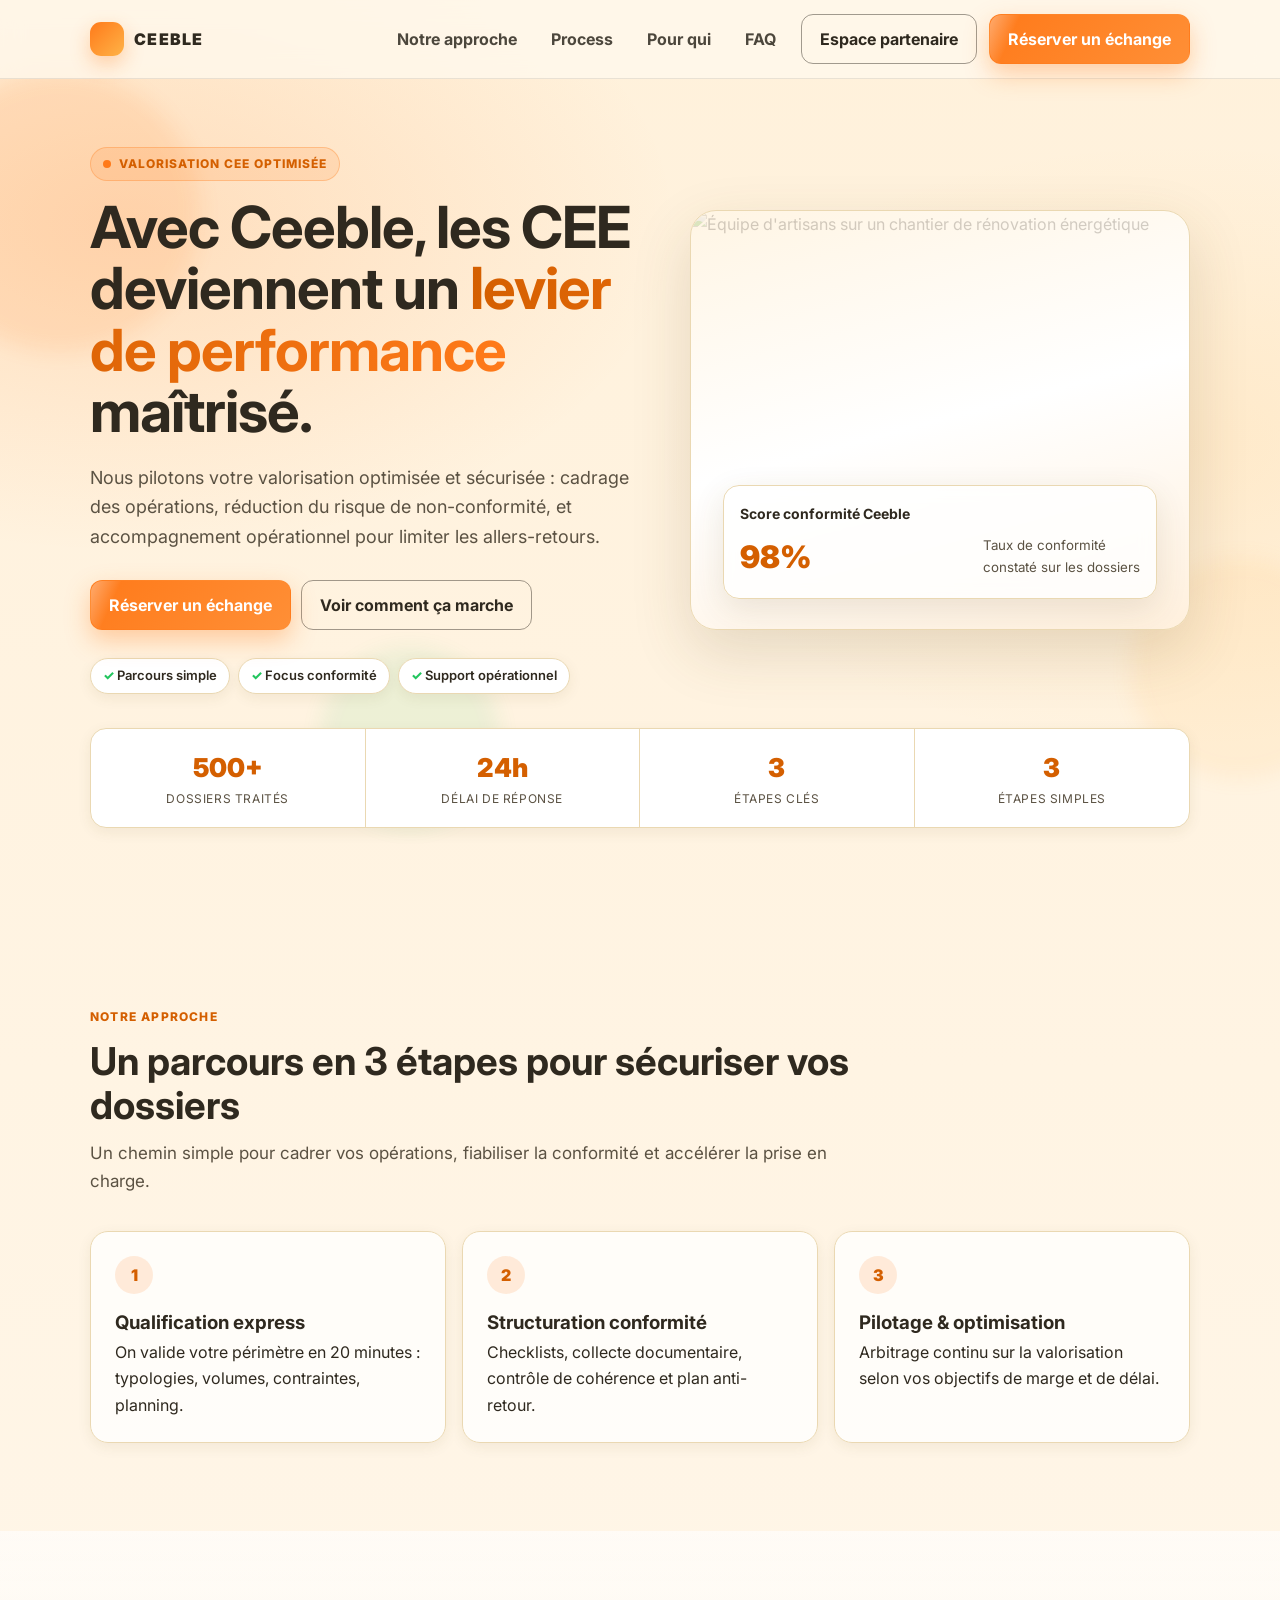
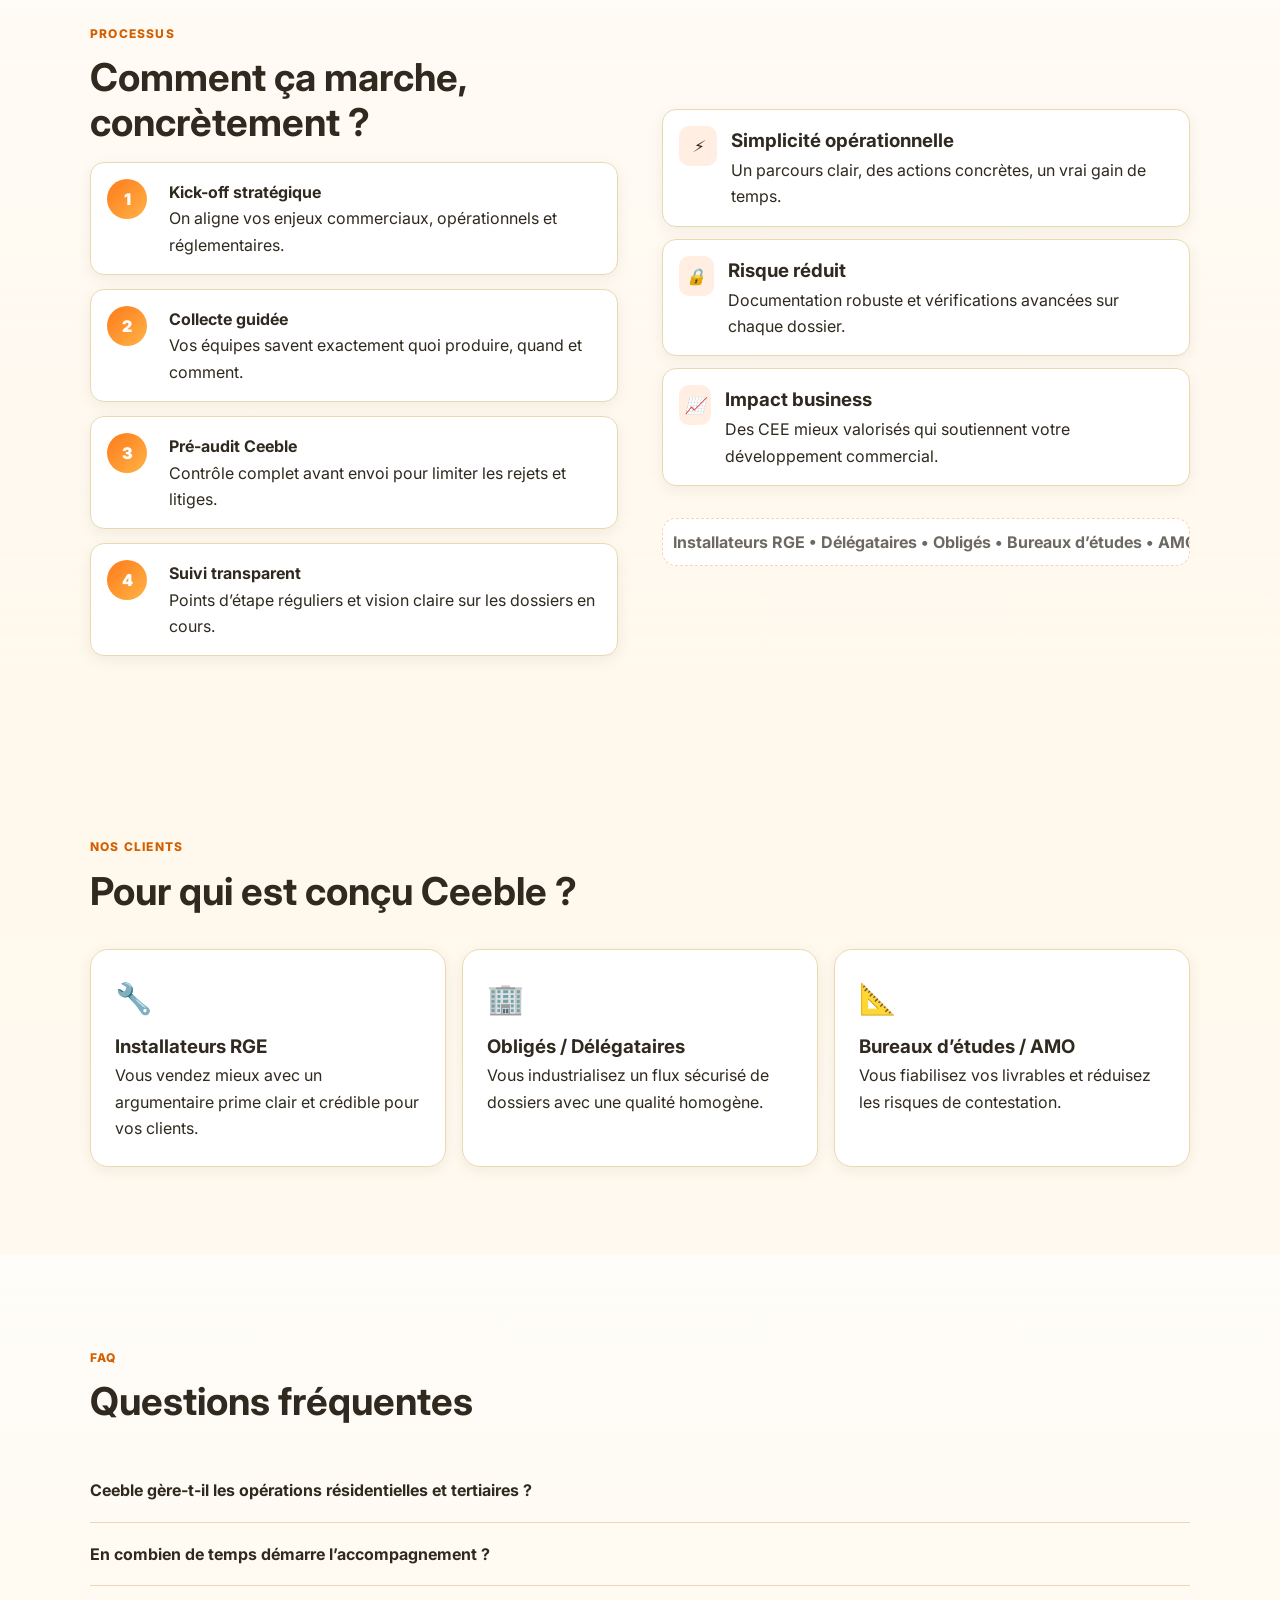
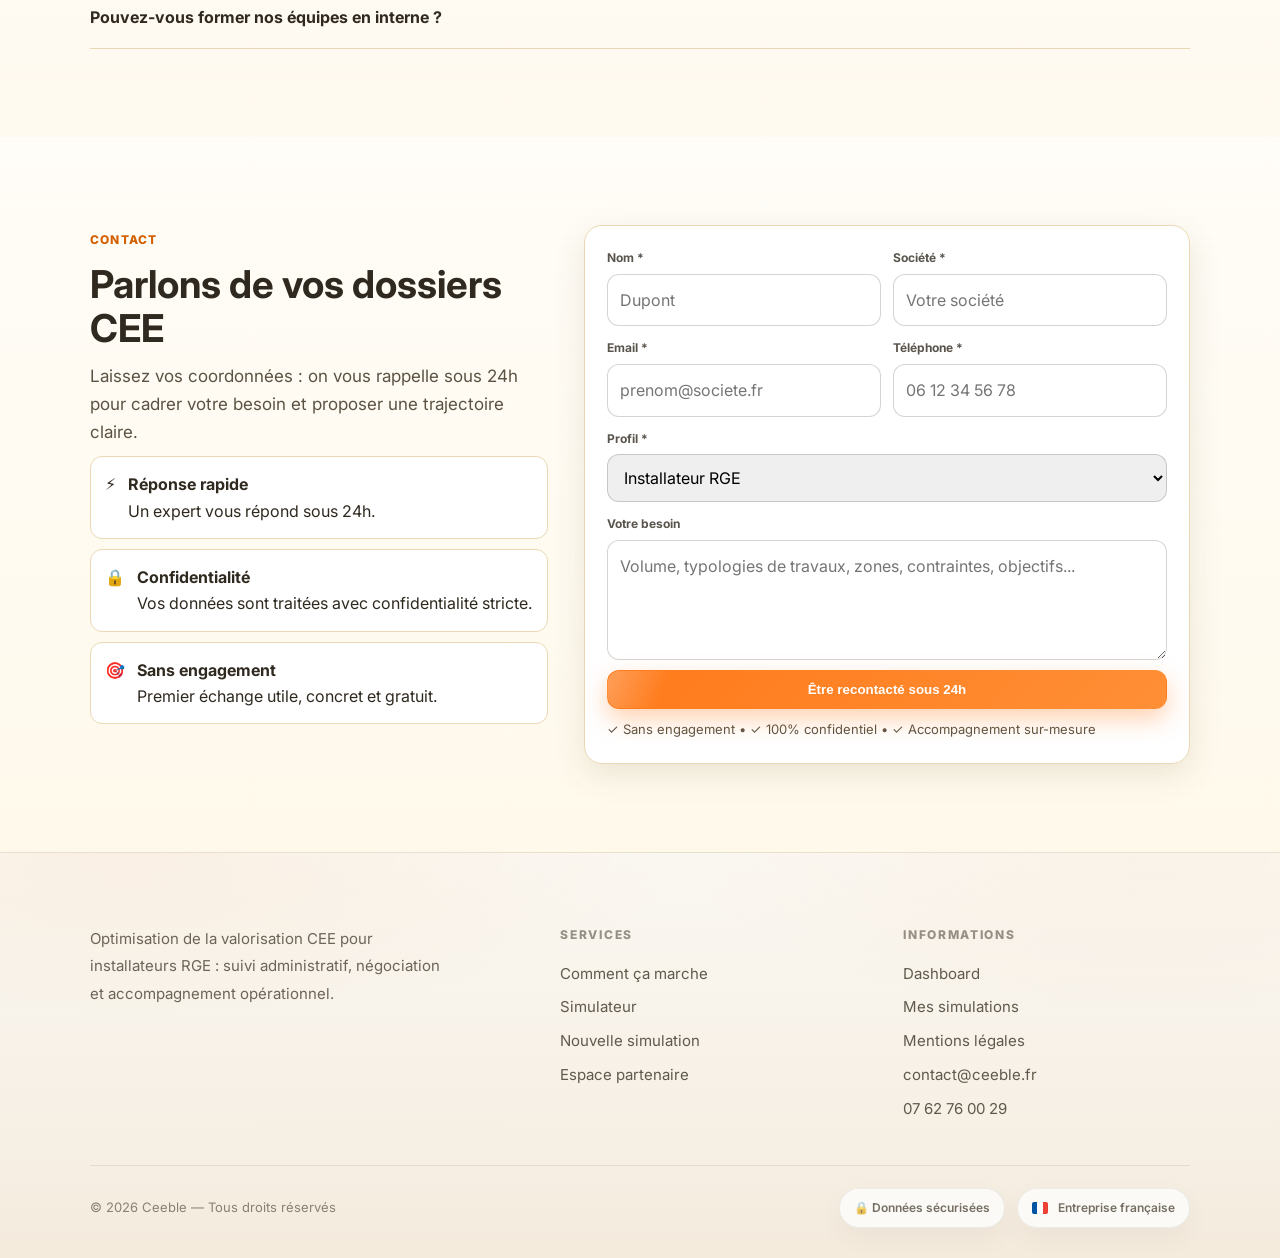
==== commit 7133b485: "Fix mobile burger display, refresh hero image, and enhance motion" ====
--- a/index.html
+++ b/index.html
@@ -59,6 +59,8 @@
 .mnav{display:none;flex-direction:column;gap:8px;padding:0 0 14px}
 .mnav[hidden]{display:none !important}
 .mnav a{background:#fff;border:1px solid var(--line);padding:11px 12px;border-radius:12px;font-weight:700}
+.mnav:not([hidden]){animation:menuDrop .28s ease}
+@keyframes menuDrop{from{opacity:0;transform:translateY(-10px)}to{opacity:1;transform:none}}
 
 .hero{padding:68px 0 86px;position:relative}
 .hero-layout{display:grid;grid-template-columns:1.05fr .95fr;gap:48px;align-items:center}
@@ -238,9 +240,16 @@
 
 .reveal{opacity:0;transform:translateY(20px);transition:all .6s ease}
 .reveal.visible{opacity:1;transform:none}
+.aud{position:relative;overflow:hidden}
+.aud::after{content:'';position:absolute;inset:auto -40% -80% -40%;height:120px;background:radial-gradient(closest-side,rgba(255,122,26,.18),transparent);transition:transform .45s ease;transform:translateY(30px)}
+.aud:hover::after{transform:translateY(0)}
 
 @media(max-width:980px){
-  .navlinks{display:none}.nav-burger{display:inline-flex}.mnav{display:flex}
+  .navlinks{display:none}
+  .nav-burger{display:inline-flex !important;align-items:center;justify-content:center;z-index:3}
+  .nav-shell .btn-outline{display:none}
+  .nav-shell .btn-primary{padding:10px 12px;font-size:13px}
+  .mnav{display:flex}
   .hero-layout,.two-cols,.contact-layout{grid-template-columns:1fr}
   .hero-visual{min-height:330px}
   .footer-inner{grid-template-columns:1fr;gap:28px;padding-bottom:26px}
@@ -250,6 +259,7 @@
   .stat-item{border-right:none;border-bottom:1px solid var(--line)}
   .stat-item:last-child{border-bottom:none}
   .hero-actions .btn{width:100%}
+  .nav-shell .btn-primary{display:none}
   .footer-brand p{max-width:none}
   .footer-col a{width:100%}
   .footer-bottom{align-items:flex-start}
@@ -299,7 +309,7 @@
           <ul class="hero-badges"><li>Parcours simple</li><li>Focus conformité</li><li>Support opérationnel</li></ul>
         </div>
         <div class="hero-visual reveal" style="transition-delay:.1s">
-          <img src="https://images.unsplash.com/photo-1558449028-b53a39d100fc?q=80&w=1200&auto=format&fit=crop" alt="Maison rénovée énergétiquement"/>
+          <img src="https://images.unsplash.com/photo-1504307651254-35680f356dfd?q=80&w=1400&auto=format&fit=crop" alt="Équipe d'artisans sur un chantier de rénovation énergétique"/>
           <div class="visual-center">
             <strong style="font-size:14px;display:block;margin-bottom:6px">Score conformité Ceeble</strong>
             <div style="display:flex;justify-content:space-between;align-items:center;gap:12px">
@@ -437,8 +447,22 @@
 const burger=document.getElementById('burger');
 const mnav=document.getElementById('mnav');
 
-function closeMenu(){mnav?.setAttribute('hidden','');burger?.setAttribute('aria-expanded','false');}
-function toggleMenu(){if(!mnav||!burger)return;const open=!mnav.hasAttribute('hidden');open?closeMenu():(mnav.removeAttribute('hidden'),burger.setAttribute('aria-expanded','true'));}
+function closeMenu(){
+  mnav?.setAttribute('hidden','');
+  burger?.setAttribute('aria-expanded','false');
+  document.body.style.overflow='';
+}
+function toggleMenu(){
+  if(!mnav||!burger)return;
+  const open=!mnav.hasAttribute('hidden');
+  if(open){
+    closeMenu();
+  }else{
+    mnav.removeAttribute('hidden');
+    burger.setAttribute('aria-expanded','true');
+    if(window.innerWidth<761)document.body.style.overflow='hidden';
+  }
+}
 if(burger)burger.addEventListener('click',toggleMenu);
 if(mnav)mnav.addEventListener('click',e=>{if(e.target.closest('a'))closeMenu();});
 window.addEventListener('resize',()=>{if(window.innerWidth>980)closeMenu();});
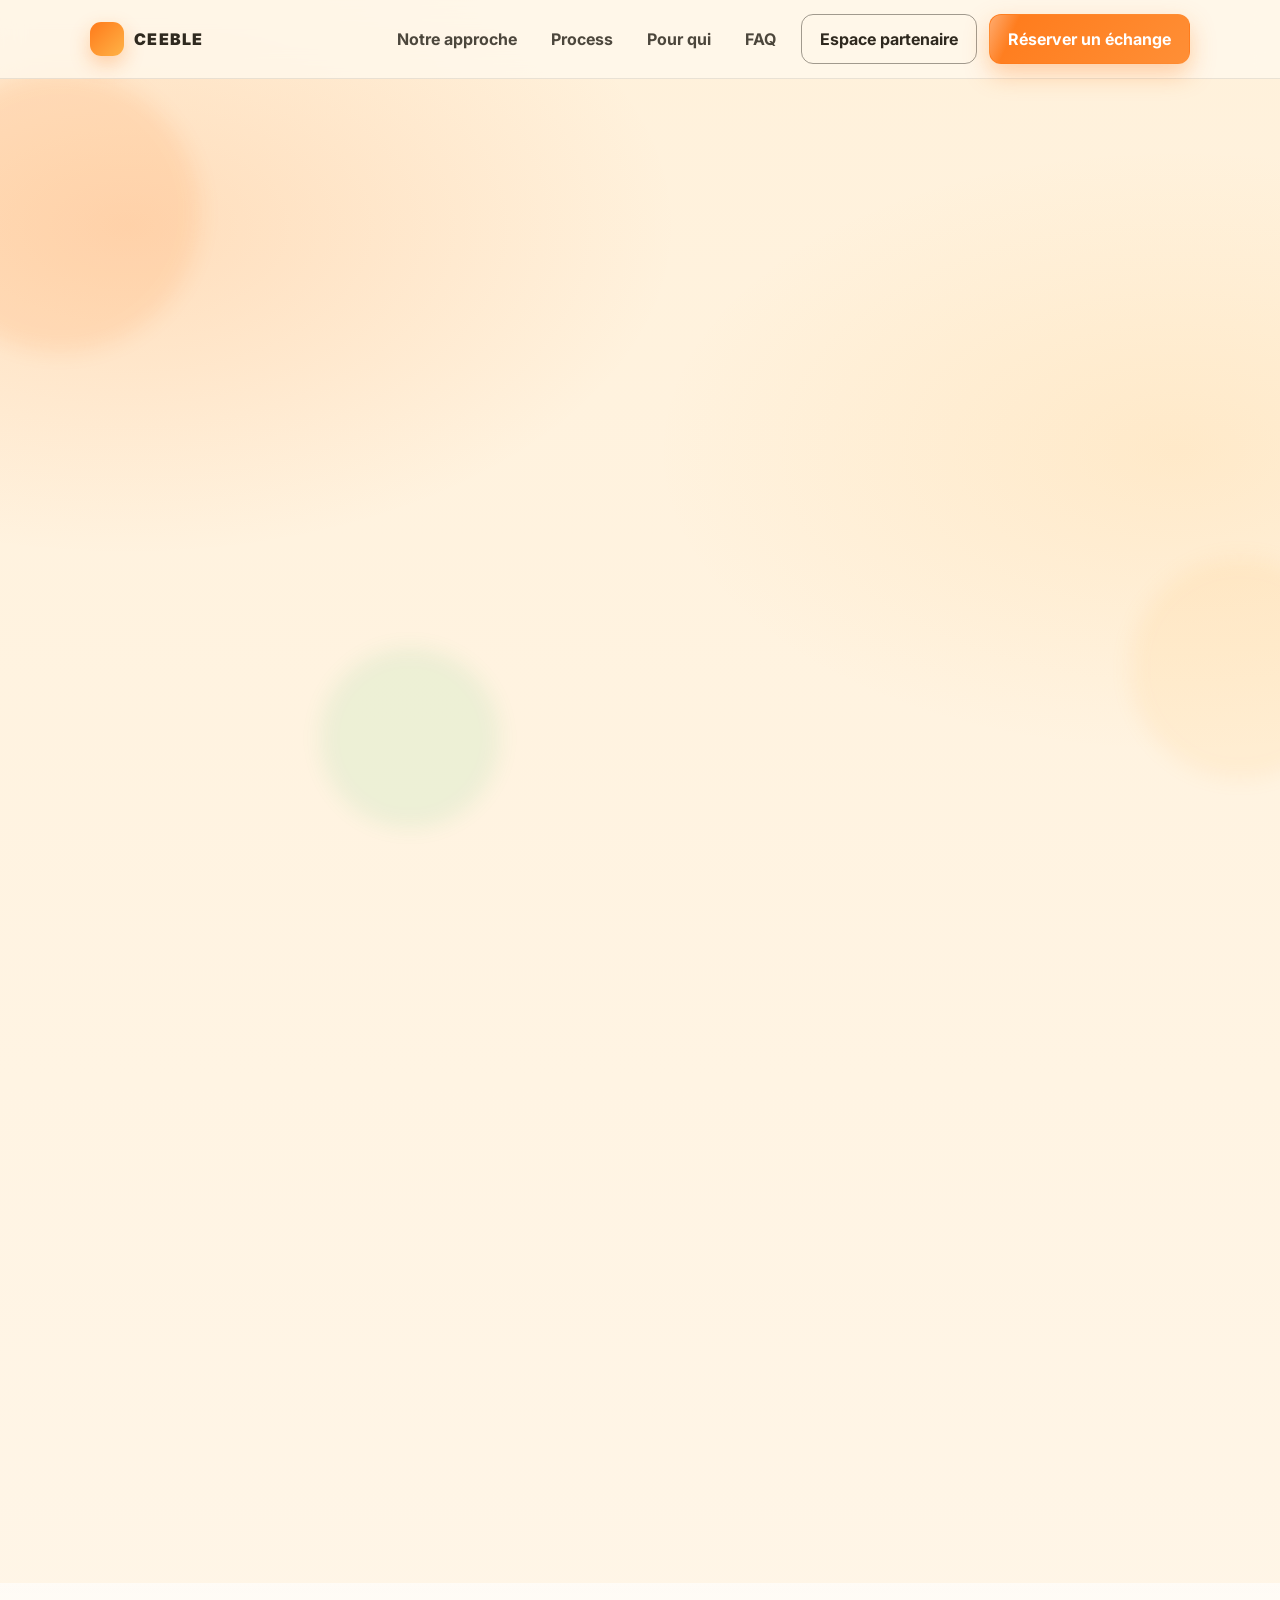
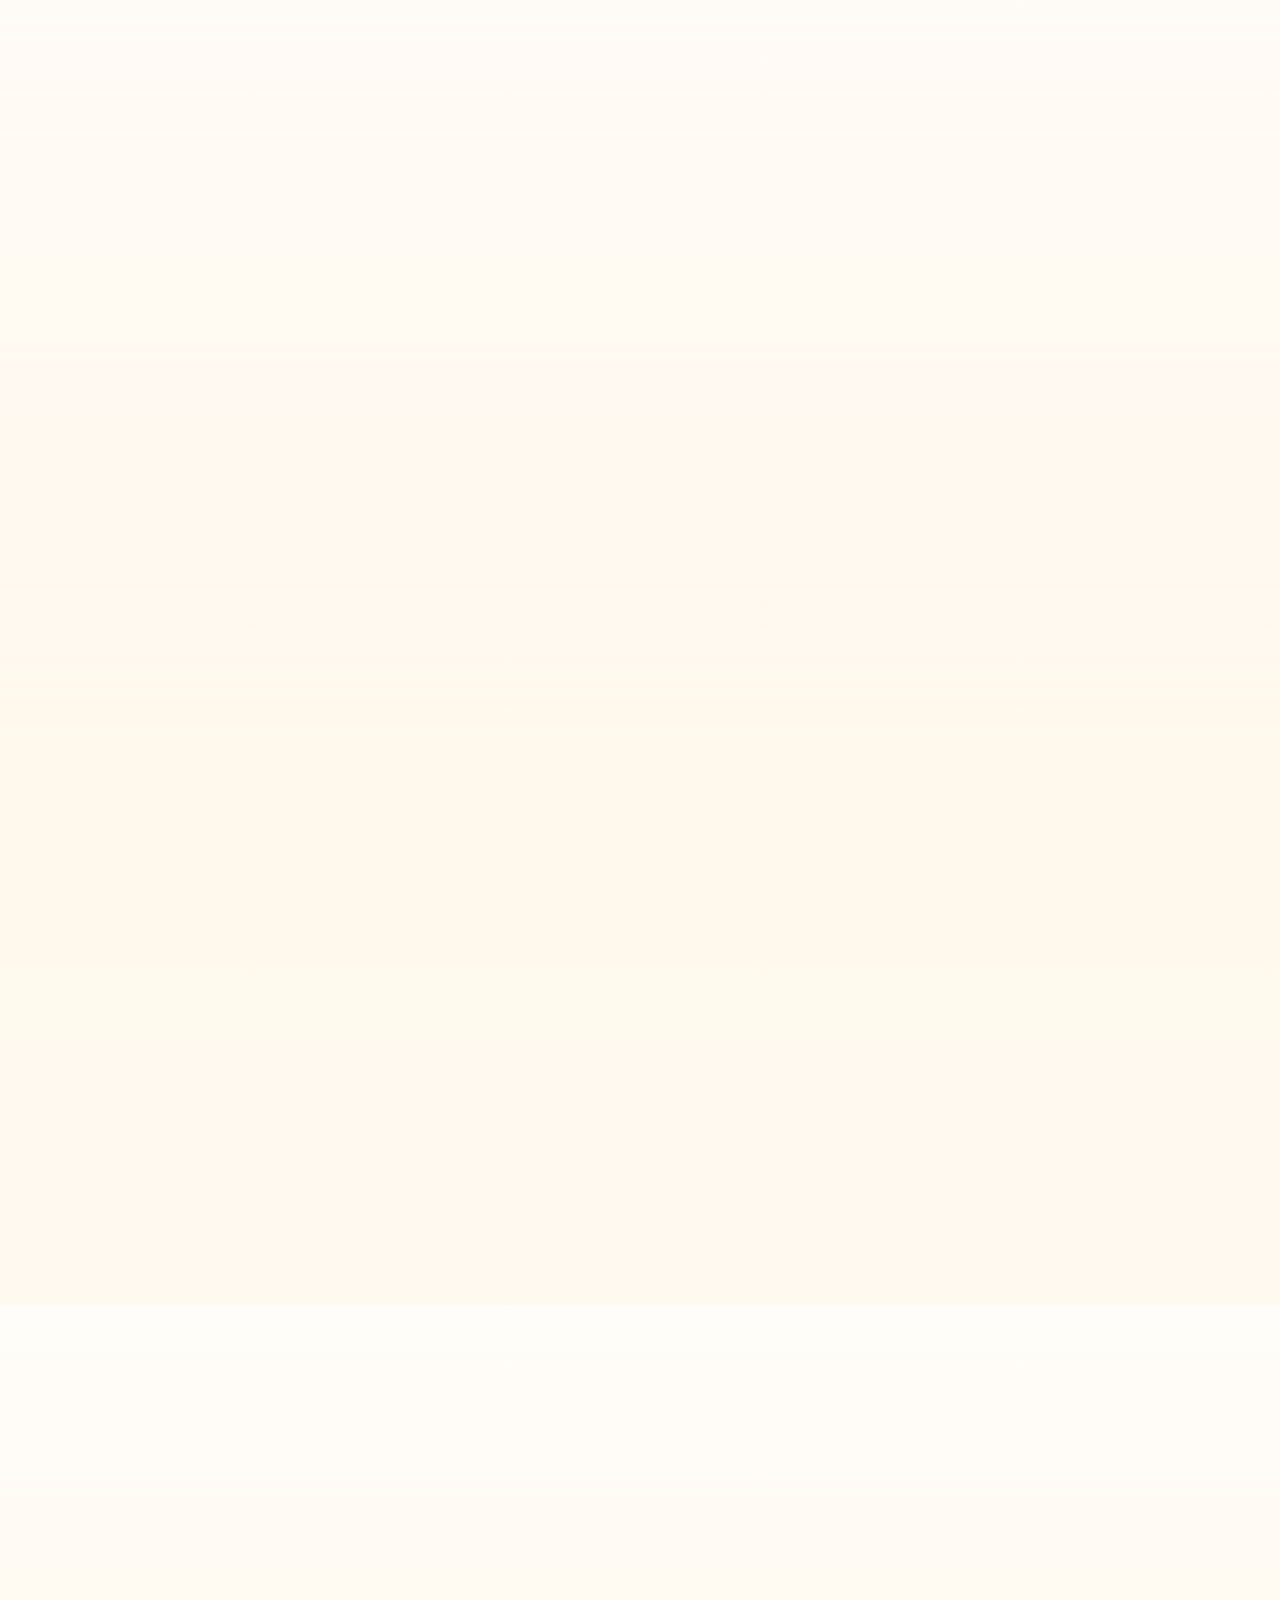
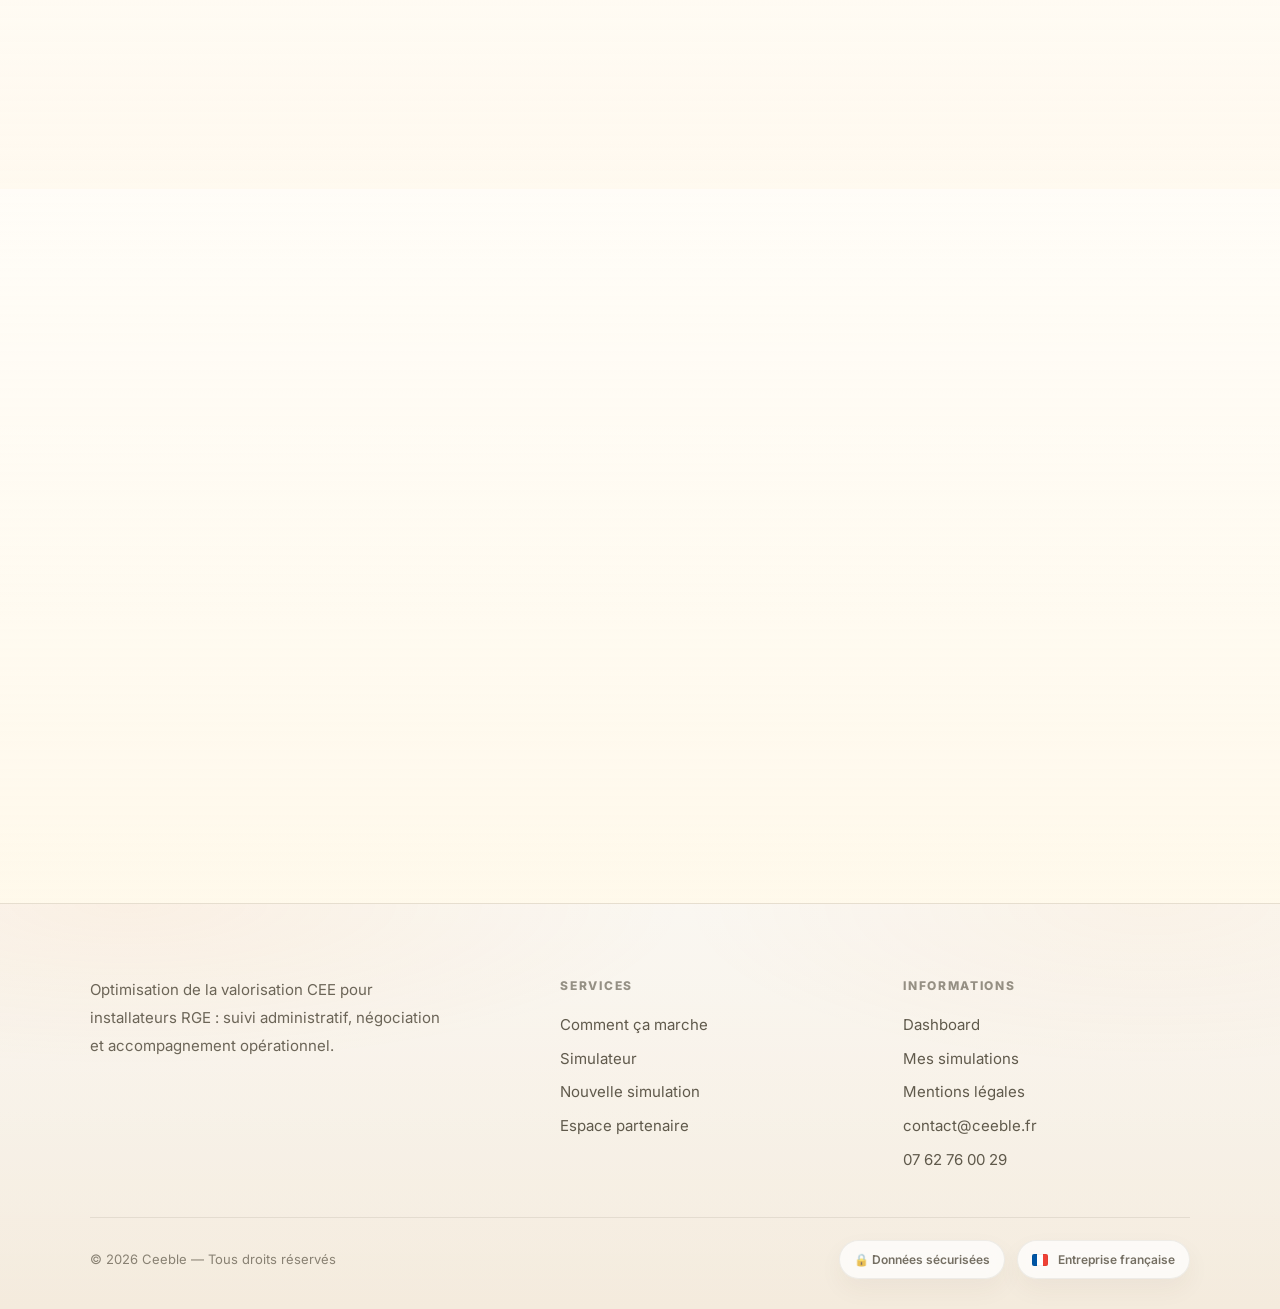
==== commit e694ab9c: "Add animated hero slider synced with floating message and impact text" ====
--- a/index.html
+++ b/index.html
@@ -78,6 +78,14 @@
 .hero-visual img{position:absolute;inset:0;width:100%;height:100%;object-fit:cover;opacity:.22;mix-blend-mode:multiply}
 .visual-center{position:absolute;inset:auto 32px 30px 32px;background:rgba(255,255,255,.82);backdrop-filter:blur(8px);border:1px solid var(--line);border-radius:16px;padding:16px;box-shadow:var(--md);animation:cardFloat 6s ease-in-out infinite}
 @keyframes cardFloat{50%{transform:translateY(-8px)}}
+.hero-visual img.is-changing{animation:fadeSwap .55s ease}
+@keyframes fadeSwap{0%{opacity:.05;transform:scale(1.03)}100%{opacity:.22;transform:scale(1)}}
+.impact-line{display:inline-flex;align-items:center;gap:8px;background:rgba(255,122,26,.11);border:1px solid rgba(255,122,26,.28);border-radius:999px;padding:7px 12px;margin:2px 0 12px;font-size:13px;font-weight:800;color:var(--accent-dark);animation:impactPulse 2.2s ease-in-out infinite}
+.impact-line .emoji{display:inline-grid;place-items:center;width:20px;height:20px;border-radius:50%;background:#fff}
+@keyframes impactPulse{50%{transform:translateY(-1px);box-shadow:0 8px 20px rgba(255,122,26,.2)}}
+.float-title{display:flex;align-items:center;gap:8px;font-size:14px;font-weight:800;margin-bottom:6px}
+.float-icon{display:inline-grid;place-items:center;width:24px;height:24px;border-radius:8px;background:rgba(255,122,26,.15);animation:bob 1.8s ease-in-out infinite}
+@keyframes bob{50%{transform:translateY(-3px)}}
 .hero-stats{margin-top:34px;display:grid;grid-template-columns:repeat(4,1fr);background:#fff;border:1px solid var(--line);border-radius:16px;overflow:hidden;box-shadow:var(--sm)}
 .stat-item{padding:18px;text-align:center;border-right:1px solid var(--line)}
 .stat-item:last-child{border-right:none}
@@ -300,6 +308,7 @@
       <div class="hero-layout">
         <div class="reveal">
           <span class="eyebrow"><i></i>Valorisation CEE optimisée</span>
+          <p class="impact-line"><span class="emoji">🚀</span><span id="impact-text">Augmentez votre conversion devis grâce à une prime CEE plus lisible.</span></p>
           <h1>Avec Ceeble, les CEE deviennent un <em>levier de performance</em> maîtrisé.</h1>
           <p class="lead">Nous pilotons votre valorisation optimisée et sécurisée : cadrage des opérations, réduction du risque de non-conformité, et accompagnement opérationnel pour limiter les allers-retours.</p>
           <div class="hero-actions">
@@ -309,12 +318,12 @@
           <ul class="hero-badges"><li>Parcours simple</li><li>Focus conformité</li><li>Support opérationnel</li></ul>
         </div>
         <div class="hero-visual reveal" style="transition-delay:.1s">
-          <img src="https://images.unsplash.com/photo-1504307651254-35680f356dfd?q=80&w=1400&auto=format&fit=crop" alt="Équipe d'artisans sur un chantier de rénovation énergétique"/>
+          <img id="hero-image" src="https://images.unsplash.com/photo-1504307651254-35680f356dfd?q=80&w=1400&auto=format&fit=crop" alt="Équipe d'artisans sur un chantier de rénovation énergétique"/>
           <div class="visual-center">
-            <strong style="font-size:14px;display:block;margin-bottom:6px">Score conformité Ceeble</strong>
+            <strong class="float-title"><span class="float-icon" id="float-icon">📌</span><span id="float-title">Score conformité Ceeble</span></strong>
             <div style="display:flex;justify-content:space-between;align-items:center;gap:12px">
               <span style="font-size:31px;font-weight:900;color:var(--accent-dark)"><span class="counter" data-t="98">0</span>%</span>
-              <small style="color:var(--muted)">Taux de conformité
+              <small style="color:var(--muted)" id="float-desc">Taux de conformité
                 <br/>constaté sur les dossiers</small>
             </div>
           </div>
@@ -446,6 +455,11 @@
 const prog=document.getElementById('prog');
 const burger=document.getElementById('burger');
 const mnav=document.getElementById('mnav');
+const heroImage=document.getElementById('hero-image');
+const floatTitle=document.getElementById('float-title');
+const floatDesc=document.getElementById('float-desc');
+const floatIcon=document.getElementById('float-icon');
+const impactText=document.getElementById('impact-text');
 
 function closeMenu(){
   mnav?.setAttribute('hidden','');
@@ -466,6 +480,53 @@
 if(burger)burger.addEventListener('click',toggleMenu);
 if(mnav)mnav.addEventListener('click',e=>{if(e.target.closest('a'))closeMenu();});
 window.addEventListener('resize',()=>{if(window.innerWidth>980)closeMenu();});
+
+const heroSlides=[
+  {
+    src:'https://images.unsplash.com/photo-1504307651254-35680f356dfd?q=80&w=1400&auto=format&fit=crop',
+    alt:'Équipe d\\'artisans sur un chantier de rénovation énergétique',
+    title:'Score conformité Ceeble',
+    desc:'Taux de conformité\\nconstaté sur les dossiers',
+    icon:'📌',
+    impact:'Accélérez vos signatures avec une proposition CEE claire et crédible.'
+  },
+  {
+    src:'https://images.unsplash.com/photo-1581092160607-ee22731d8f3c?q=80&w=1400&auto=format&fit=crop',
+    alt:'Technicien en intervention sur un équipement énergétique',
+    title:'Pilotage terrain',
+    desc:'Moins d\\'allers-retours\\nplus de dossiers validés',
+    icon:'🛠️',
+    impact:'Transformez vos équipes chantier en machine de conversion opérationnelle.'
+  },
+  {
+    src:'https://images.unsplash.com/photo-1454165804606-c3d57bc86b40?q=80&w=1400&auto=format&fit=crop',
+    alt:'Réunion d\\'équipe entreprise pour pilotage de performance',
+    title:'Vision business',
+    desc:'Valorisation optimisée\\npour soutenir la marge',
+    icon:'📈',
+    impact:'Passez d\\'une logique administrative à une logique de croissance rentable.'
+  }
+];
+let currentSlide=0;
+function updateHeroSlide(index){
+  if(!heroImage||!floatTitle||!floatDesc||!floatIcon||!impactText)return;
+  const slide=heroSlides[index];
+  heroImage.classList.remove('is-changing');
+  void heroImage.offsetWidth;
+  heroImage.classList.add('is-changing');
+  heroImage.src=slide.src;
+  heroImage.alt=slide.alt;
+  floatTitle.textContent=slide.title;
+  floatDesc.innerHTML=slide.desc.replace('\\n','<br/>');
+  floatIcon.textContent=slide.icon;
+  impactText.textContent=slide.impact;
+}
+if(heroImage){
+  setInterval(()=>{
+    currentSlide=(currentSlide+1)%heroSlides.length;
+    updateHeroSlide(currentSlide);
+  },4200);
+}
 
 window.addEventListener('scroll',()=>{
   navWrap?.classList.toggle('scrolled',scrollY>18);
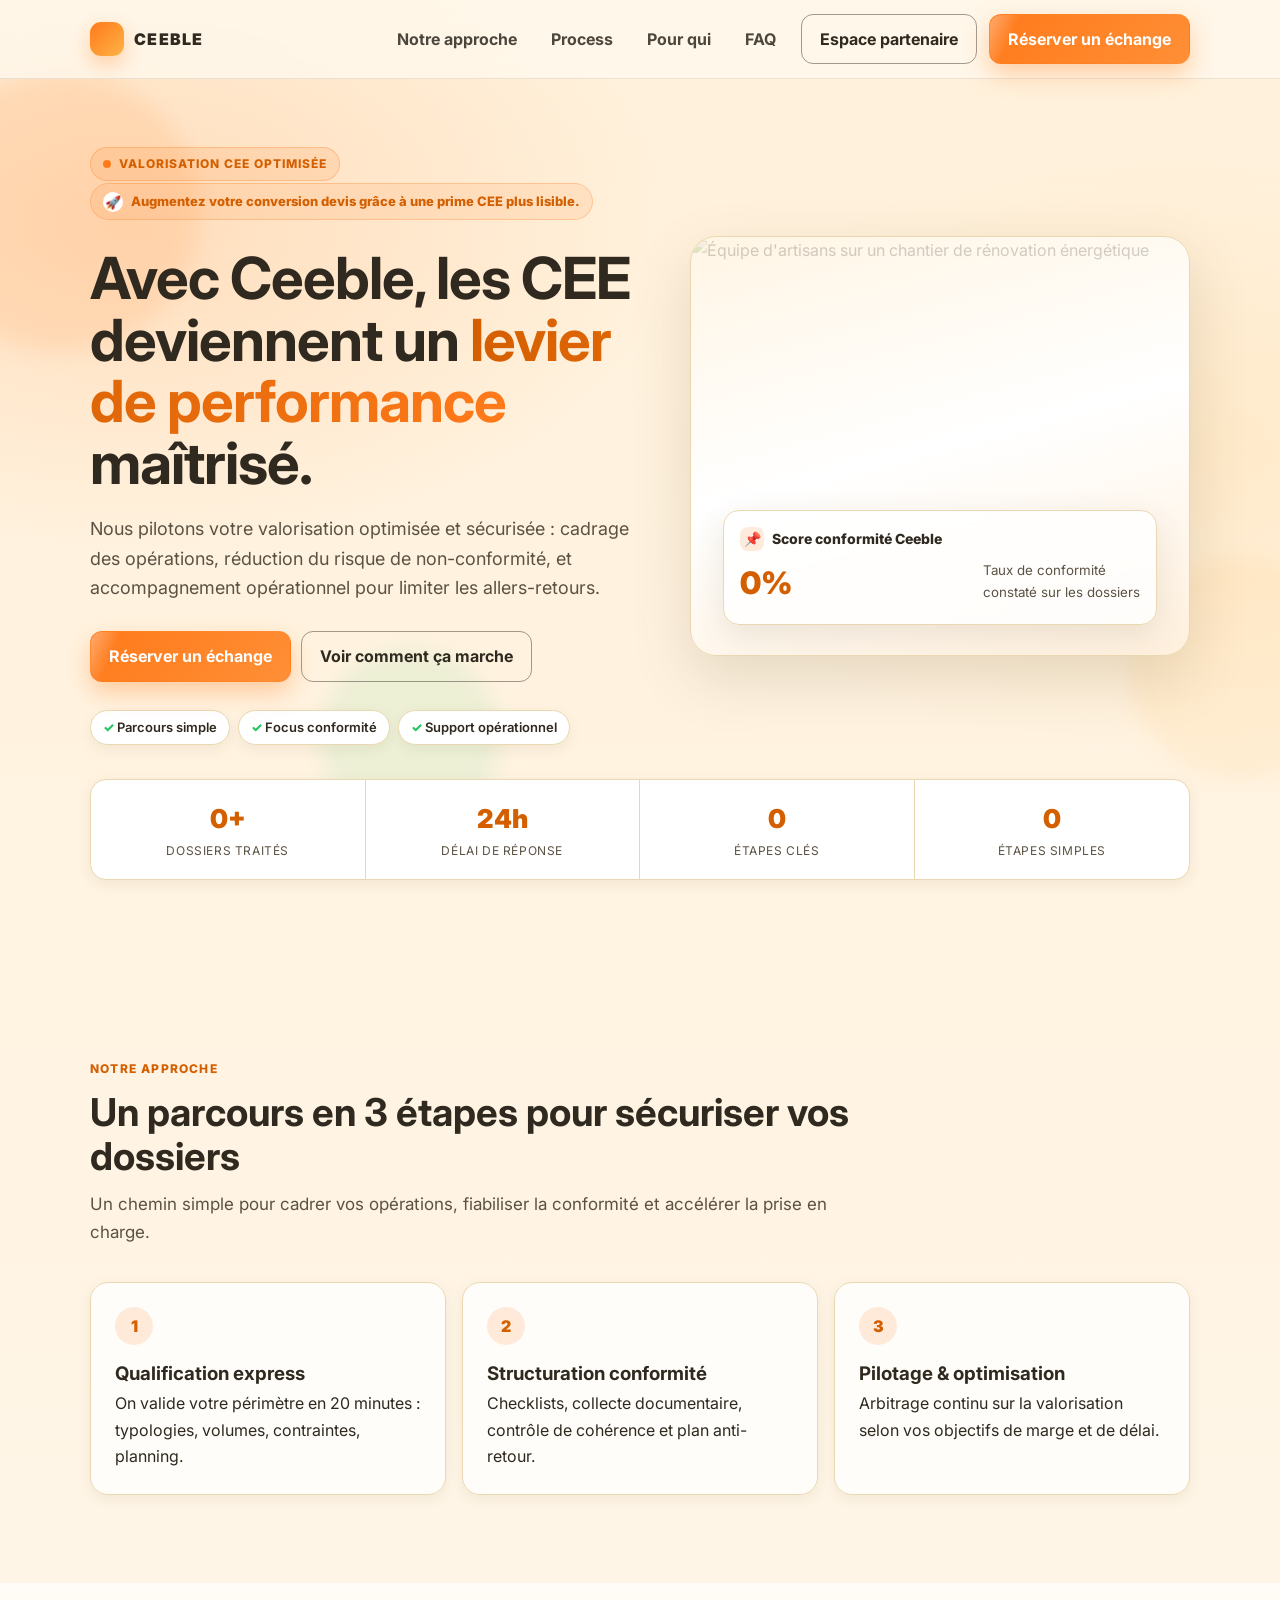
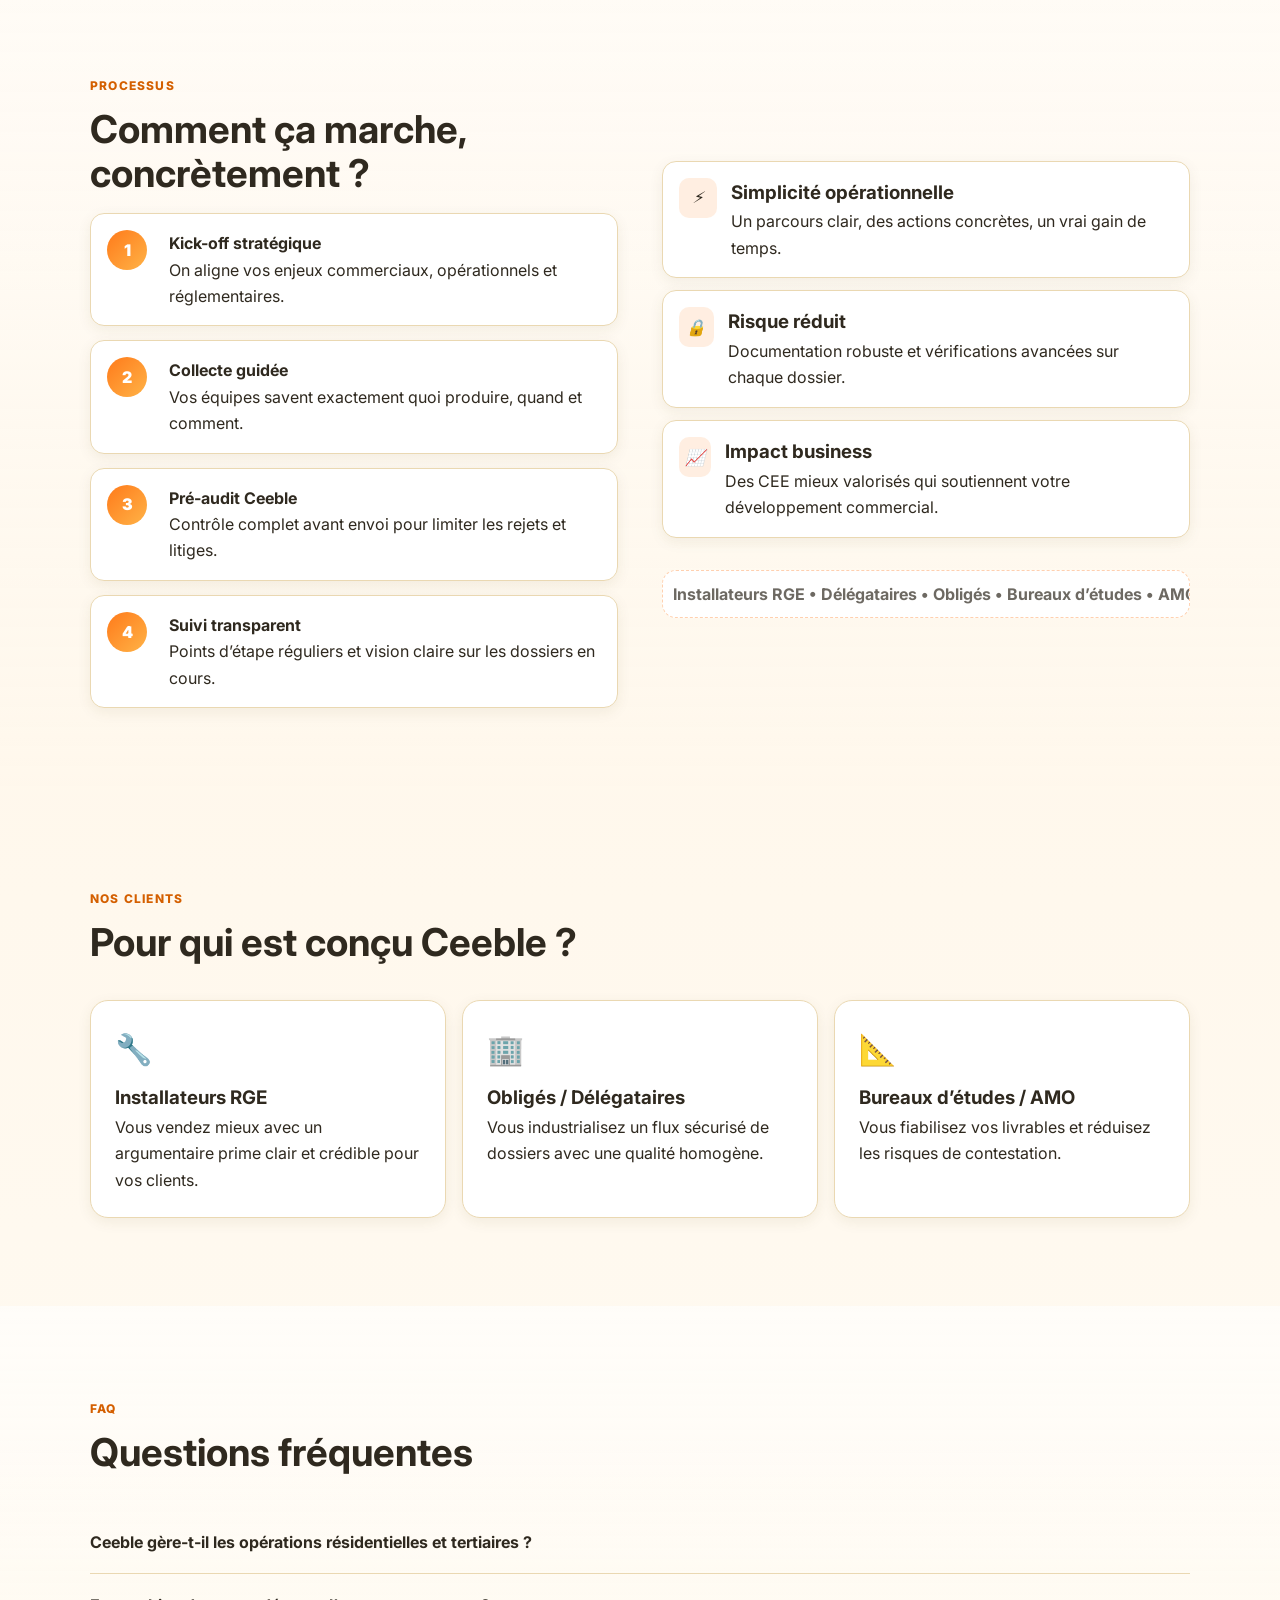
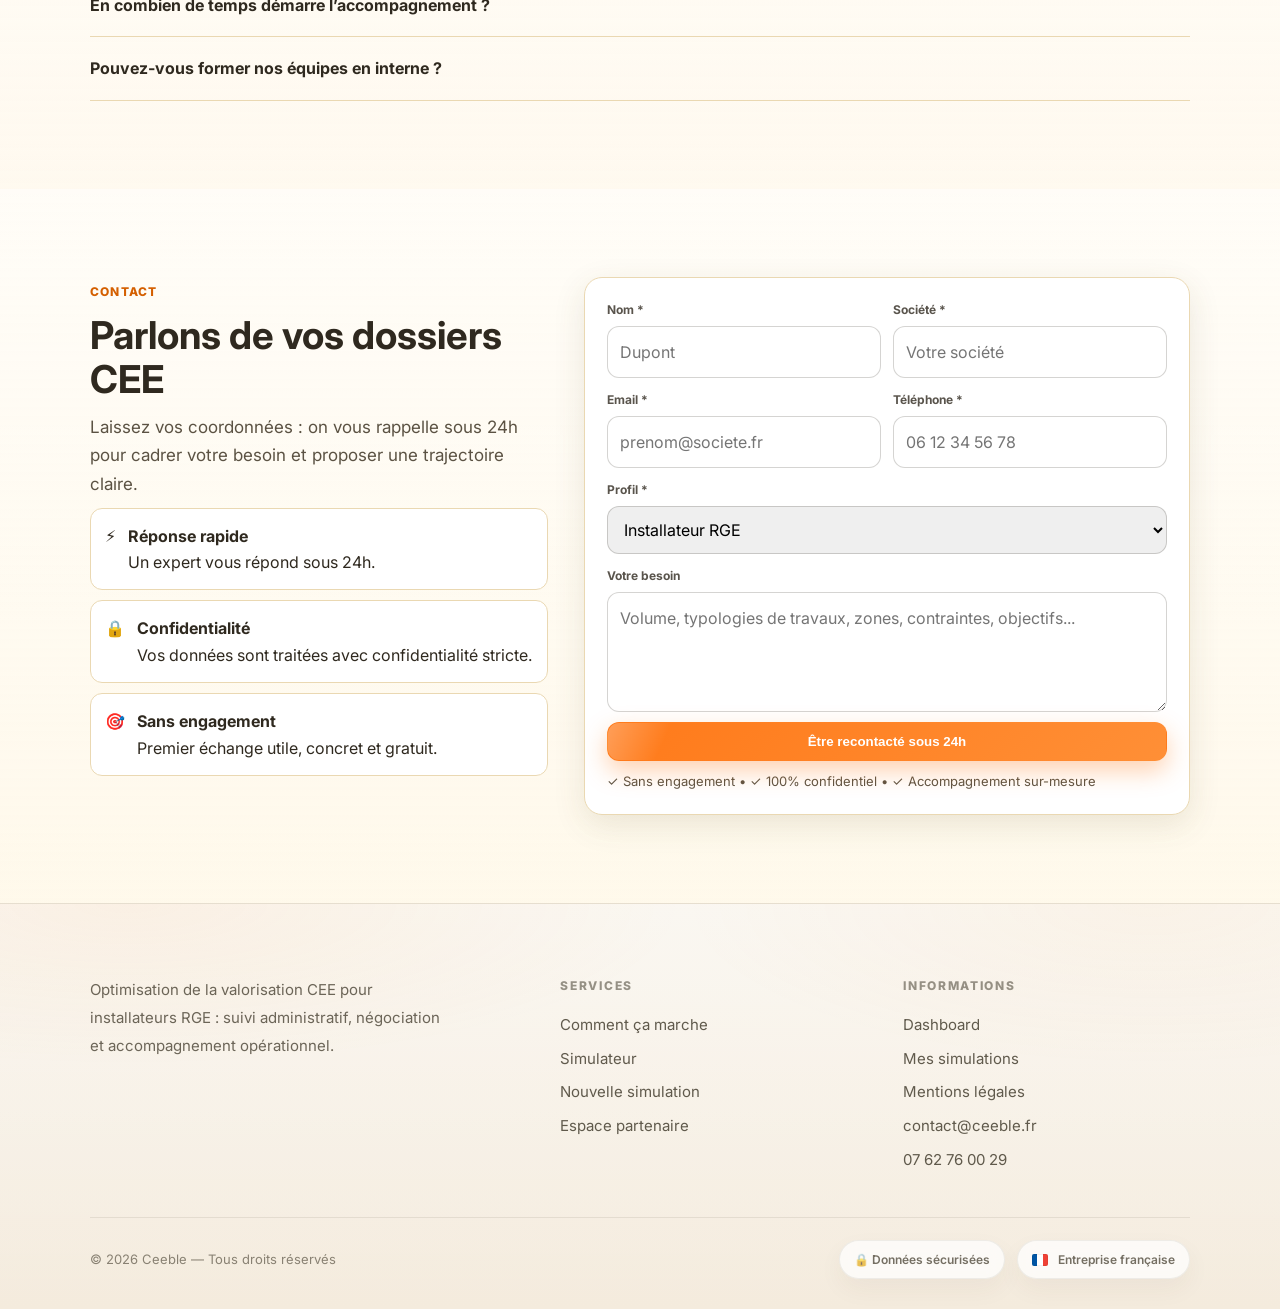
==== commit 42d7da85: "Fix empty-content issue by making reveal progressive-enhancement safe" ====
--- a/index.html
+++ b/index.html
@@ -246,8 +246,9 @@
   box-shadow:inset 0 0 0 1px rgba(0,0,0,.05);
 }
 
-.reveal{opacity:0;transform:translateY(20px);transition:all .6s ease}
-.reveal.visible{opacity:1;transform:none}
+.reveal{opacity:1;transform:none;transition:all .6s ease}
+.js .reveal{opacity:0;transform:translateY(20px)}
+.js .reveal.visible{opacity:1;transform:none}
 .aud{position:relative;overflow:hidden}
 .aud::after{content:'';position:absolute;inset:auto -40% -80% -40%;height:120px;background:radial-gradient(closest-side,rgba(255,122,26,.18),transparent);transition:transform .45s ease;transform:translateY(30px)}
 .aud:hover::after{transform:translateY(0)}
@@ -451,6 +452,7 @@
 </footer>
 
 <script>
+document.documentElement.classList.add('js');
 const navWrap=document.getElementById('nav-wrap');
 const prog=document.getElementById('prog');
 const burger=document.getElementById('burger');
